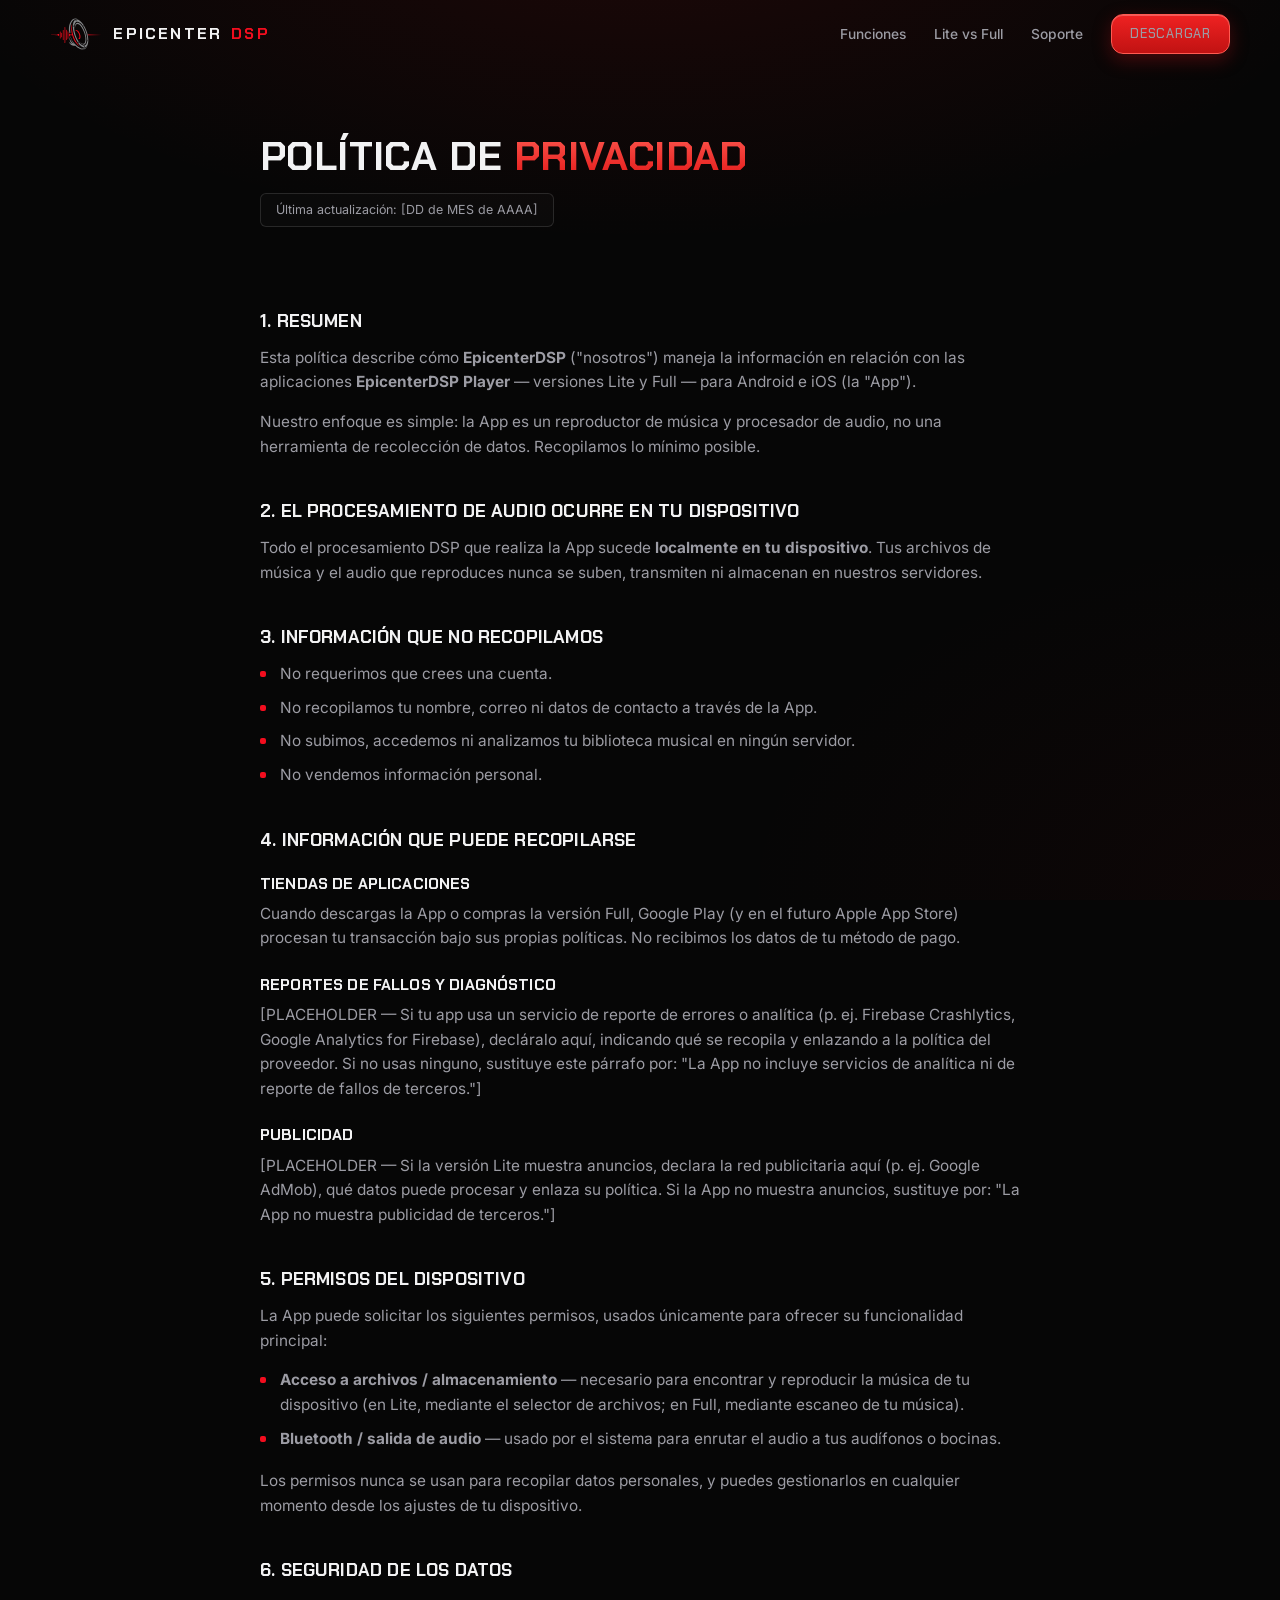
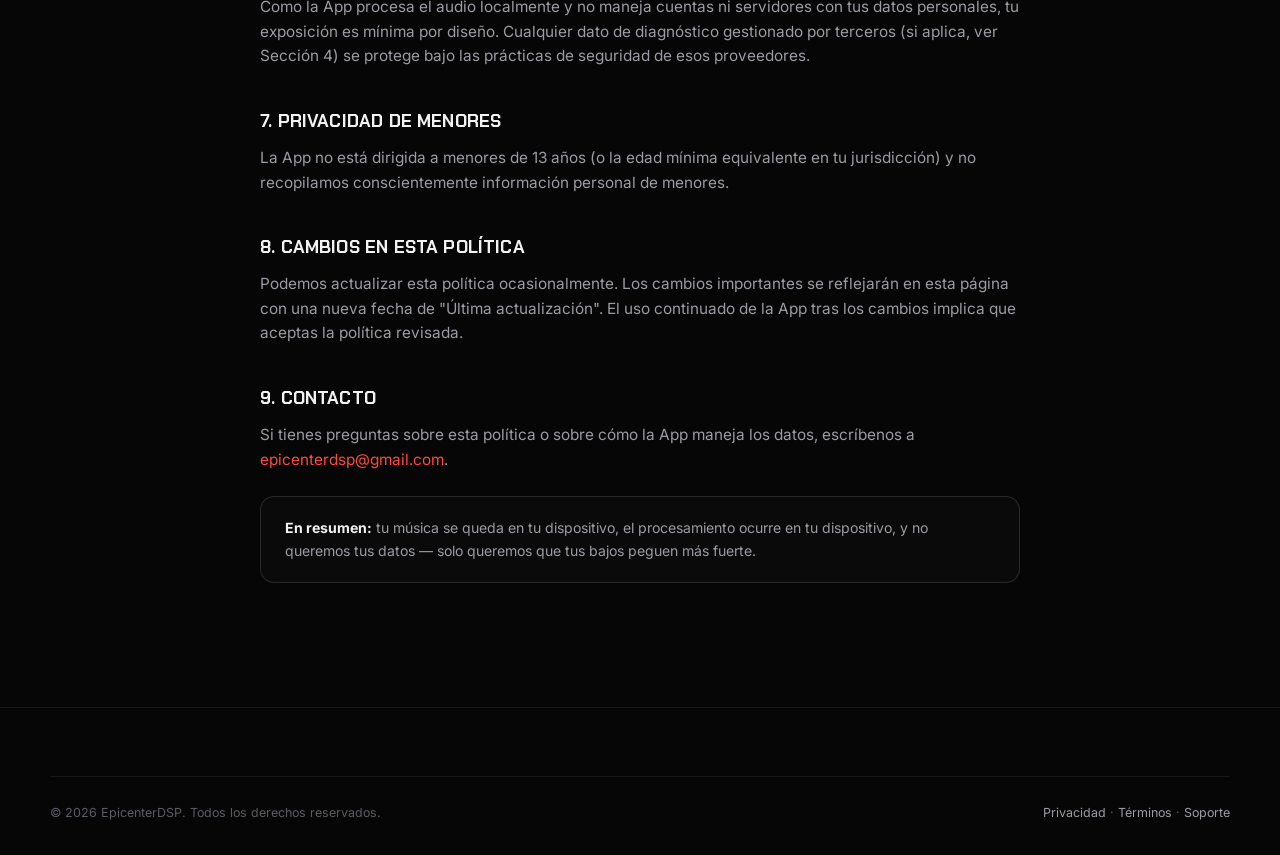
==== privacy/index.html @ 057fed04 "Sitio EpicenterDSP Player" ====
<!DOCTYPE html>
<html lang="es">
<head>
  <meta charset="UTF-8" />
  <meta name="viewport" content="width=device-width, initial-scale=1.0" />
  <title>Política de privacidad — EpicenterDSP Player</title>
  <meta name="description" content="Política de privacidad de EpicenterDSP Player, el reproductor con restauración de bajos para Android e iOS." />
  <link rel="icon" type="image/svg+xml" href="../assets/favicon.svg" />
  <link rel="preconnect" href="https://fonts.googleapis.com" />
  <link rel="preconnect" href="https://fonts.gstatic.com" crossorigin />
  <link href="https://fonts.googleapis.com/css2?family=Chakra+Petch:wght@500;600;700&family=Inter:wght@400;500;600&display=swap" rel="stylesheet" />
  <link rel="stylesheet" href="../css/styles.css" />
</head>
<body>
  <div class="bg-fx" aria-hidden="true"></div>

  <header class="nav scrolled" id="nav">
    <div class="wrap nav-inner">
      <a href="../" class="brand" aria-label="EpicenterDSP Player — inicio">
        <img class="brand-mark" src="../assets/mark.svg" alt="EpicenterDSP Player" />
        <span class="brand-word">EPICENTER <em>DSP</em></span>
      </a>
      <nav class="nav-links" aria-label="Navegación principal">
        <a href="../#features">Funciones</a>
        <a href="../#versions">Lite vs Full</a>
        <a href="../support/">Soporte</a>
        <a href="../#download" class="btn">Descargar</a>
      </nav>
      <button class="nav-burger" aria-label="Abrir menú" aria-expanded="false">
        <span></span><span></span><span></span>
      </button>
    </div>
  </header>

  <main class="doc-page">
    <div class="wrap">
      <article class="doc">
        <h1>Política de <span class="grad-txt">privacidad</span></h1>
        <!-- PLACEHOLDER: fecha real de entrada en vigor -->
        <p class="doc-meta">Última actualización: [DD de MES de AAAA]</p>

        <!-- ============================================================
             IMPORTANTE — ESTO ES UNA PLANTILLA.
             Revisa cada sección y adáptala a lo que tu app realmente hace
             (analítica, anuncios, SDKs, permisos) antes de publicar.
             Si tu app usa anuncios o analítica, DEBES declarar los
             proveedores aquí (p. ej. AdMob, Firebase).
             ============================================================ -->

        <h2>1. Resumen</h2>
        <p>Esta política describe cómo <strong data-dev-name>EpicenterDSP</strong> ("nosotros") maneja la información en relación con las aplicaciones <strong>EpicenterDSP Player</strong> — versiones Lite y Full — para Android e iOS (la "App").</p>
        <p>Nuestro enfoque es simple: la App es un reproductor de música y procesador de audio, no una herramienta de recolección de datos. Recopilamos lo mínimo posible.</p>

        <h2>2. El procesamiento de audio ocurre en tu dispositivo</h2>
        <p>Todo el procesamiento DSP que realiza la App sucede <strong>localmente en tu dispositivo</strong>. Tus archivos de música y el audio que reproduces nunca se suben, transmiten ni almacenan en nuestros servidores.</p>

        <h2>3. Información que NO recopilamos</h2>
        <ul>
          <li>No requerimos que crees una cuenta.</li>
          <li>No recopilamos tu nombre, correo ni datos de contacto a través de la App.</li>
          <li>No subimos, accedemos ni analizamos tu biblioteca musical en ningún servidor.</li>
          <li>No vendemos información personal.</li>
        </ul>

        <h2>4. Información que puede recopilarse</h2>
        <!-- PLACEHOLDER: conserva solo los bloques que apliquen a tu app. -->
        <h3>Tiendas de aplicaciones</h3>
        <p>Cuando descargas la App o compras la versión Full, Google Play (y en el futuro Apple App Store) procesan tu transacción bajo sus propias políticas. No recibimos los datos de tu método de pago.</p>
        <h3>Reportes de fallos y diagnóstico</h3>
        <p>[PLACEHOLDER — Si tu app usa un servicio de reporte de errores o analítica (p. ej. Firebase Crashlytics, Google Analytics for Firebase), decláralo aquí, indicando qué se recopila y enlazando a la política del proveedor. Si no usas ninguno, sustituye este párrafo por: "La App no incluye servicios de analítica ni de reporte de fallos de terceros."]</p>
        <h3>Publicidad</h3>
        <p>[PLACEHOLDER — Si la versión Lite muestra anuncios, declara la red publicitaria aquí (p. ej. Google AdMob), qué datos puede procesar y enlaza su política. Si la App no muestra anuncios, sustituye por: "La App no muestra publicidad de terceros."]</p>

        <h2>5. Permisos del dispositivo</h2>
        <p>La App puede solicitar los siguientes permisos, usados únicamente para ofrecer su funcionalidad principal:</p>
        <ul>
          <li><strong>Acceso a archivos / almacenamiento</strong> — necesario para encontrar y reproducir la música de tu dispositivo (en Lite, mediante el selector de archivos; en Full, mediante escaneo de tu música).</li>
          <li><strong>Bluetooth / salida de audio</strong> — usado por el sistema para enrutar el audio a tus audífonos o bocinas.</li>
        </ul>
        <p>Los permisos nunca se usan para recopilar datos personales, y puedes gestionarlos en cualquier momento desde los ajustes de tu dispositivo.</p>

        <h2>6. Seguridad de los datos</h2>
        <p>Como la App procesa el audio localmente y no maneja cuentas ni servidores con tus datos personales, tu exposición es mínima por diseño. Cualquier dato de diagnóstico gestionado por terceros (si aplica, ver Sección 4) se protege bajo las prácticas de seguridad de esos proveedores.</p>

        <h2>7. Privacidad de menores</h2>
        <p>La App no está dirigida a menores de 13 años (o la edad mínima equivalente en tu jurisdicción) y no recopilamos conscientemente información personal de menores.</p>

        <h2>8. Cambios en esta política</h2>
        <p>Podemos actualizar esta política ocasionalmente. Los cambios importantes se reflejarán en esta página con una nueva fecha de "Última actualización". El uso continuado de la App tras los cambios implica que aceptas la política revisada.</p>

        <h2>9. Contacto</h2>
        <p>Si tienes preguntas sobre esta política o sobre cómo la App maneja los datos, escríbenos a <a data-email data-email-text href="mailto:epicenterdsp@gmail.com">epicenterdsp@gmail.com</a>.</p>

        <div class="callout info">
          <p><strong>En resumen:</strong> tu música se queda en tu dispositivo, el procesamiento ocurre en tu dispositivo, y no queremos tus datos — solo queremos que tus bajos peguen más fuerte.</p>
        </div>
      </article>
    </div>
  </main>

  <footer>
    <div class="wrap">
      <div class="footer-bottom">
        <p>© <span data-year>2026</span> <span data-dev-name>EpicenterDSP</span>. Todos los derechos reservados.</p>
        <p><a href="../privacy/" style="color: var(--muted);">Privacidad</a> · <a href="../terms/" style="color: var(--muted);">Términos</a> · <a href="../support/" style="color: var(--muted);">Soporte</a></p>
      </div>
    </div>
  </footer>

  <script src="../js/config.js" defer></script>
  <script src="../js/main.js" defer></script>
</body>
</html>
---- css/styles.css ----
/* ============================================================
   EpicenterDSP Player — Official Site
   Premium "pro-audio hardware" system — matte black + signal red
   Inspired by classic car-audio bass-restoration processors.
   ============================================================ */

:root {
  --bg: #060606;
  --bg-2: #0b0b0c;
  --panel-top: #17171a;
  --panel-bot: #0d0d0f;
  --line: rgba(255, 255, 255, 0.07);
  --line-2: rgba(255, 255, 255, 0.12);
  --hair: rgba(255, 255, 255, 0.05);

  --txt: #f2f2f3;
  --muted: #9c9ca4;
  --dim: #5c5c64;
  --faint: #35353b;

  --red: #f20d1e;
  --red-hi: #ff4a3d;
  --red-deep: #a80812;
  --amber: #d9a441;

  --font-display: "Chakra Petch", system-ui, sans-serif;
  --font-body: "Inter", system-ui, sans-serif;
  --font-mono: "Chakra Petch", ui-monospace, monospace;

  --r: 14px;
  --r-lg: 20px;
  --nav-h: 68px;
  --shadow: 0 24px 60px rgba(0, 0, 0, 0.5);
}

*, *::before, *::after { box-sizing: border-box; margin: 0; padding: 0; }

html {
  scroll-behavior: smooth;
  scroll-padding-top: calc(var(--nav-h) + 20px);
  -webkit-text-size-adjust: 100%;
}
body {
  font-family: var(--font-body);
  background: var(--bg);
  color: var(--txt);
  line-height: 1.6;
  overflow-x: hidden;
  -webkit-font-smoothing: antialiased;
}
body.preloading { overflow: hidden; }

img, svg, canvas { display: block; max-width: 100%; }
a { color: inherit; text-decoration: none; }
button { font: inherit; color: inherit; background: none; border: none; cursor: pointer; }
ul { list-style: none; }
::selection { background: rgba(225, 21, 21, 0.4); color: #fff; }

h1, h2, h3, h4 {
  font-family: var(--font-display);
  font-weight: 700;
  line-height: 1.12;
  letter-spacing: 0.01em;
  text-transform: uppercase;
}

/* ---------- Ambient ---------- */
.bg-fx {
  position: fixed;
  inset: 0;
  z-index: -2;
  pointer-events: none;
  background:
    radial-gradient(1200px 520px at 50% -8%, rgba(225, 21, 21, 0.10), transparent 60%),
    radial-gradient(900px 600px at 100% 100%, rgba(143, 13, 16, 0.06), transparent 60%),
    var(--bg);
}

/* ============================================================
   PRELOADER — power-on sequence
   ============================================================ */
.preloader {
  position: fixed;
  inset: 0;
  z-index: 1000;
  background: #050505;
  display: grid;
  place-items: center;
  transition: opacity 0.7s ease 0.15s, visibility 0.7s 0.15s;
}
.preloader.done { opacity: 0; visibility: hidden; }
.pre-core {
  display: flex;
  flex-direction: column;
  align-items: center;
  gap: 34px;
  transition: transform 0.9s cubic-bezier(0.2, 0.8, 0.2, 1), opacity 0.7s ease;
}
.preloader.done .pre-core { transform: scale(1.03); opacity: 0; }

/* breathing logo (assets/logo.svg) — calm, minimal */
.pre-logo {
  width: 214px; height: auto;
  animation: breathe 2.8s ease-in-out infinite;
  will-change: transform, opacity, filter;
}
@keyframes breathe {
  0%, 100% { transform: scale(0.965); opacity: 0.68; filter: drop-shadow(0 0 0 rgba(242, 13, 30, 0)); }
  50% { transform: scale(1.035); opacity: 1; filter: drop-shadow(0 0 34px rgba(242, 13, 30, 0.38)); }
}
.pre-bar {
  width: 172px; height: 2px;
  border-radius: 2px;
  background: rgba(255, 255, 255, 0.07);
  overflow: hidden;
}
.pre-bar i {
  display: block; height: 100%; width: 0;
  background: linear-gradient(90deg, transparent, var(--red));
  animation: preFill 2.6s cubic-bezier(0.3, 0.4, 0.2, 1) forwards;
}
.preloader.quick .pre-bar i { animation-duration: 0.4s; }
@keyframes preFill { to { width: 100%; } }

/* ---------- Reusable knob glyph (brand device) ---------- */
.knob {
  position: relative;
  border-radius: 50%;
  background:
    radial-gradient(circle at 38% 30%, #2a2a2e, #141416 52%, #060608);
  border: 1px solid #2c2c31;
  box-shadow: inset 0 1px 2px rgba(255, 255, 255, 0.08), inset 0 -6px 14px rgba(0, 0, 0, 0.6);
}
.knob::after {
  content: "";
  position: absolute;
  left: 50%; top: 12%;
  width: 3px; height: 30%;
  background: var(--red);
  border-radius: 3px;
  transform: translateX(-50%);
  box-shadow: 0 0 8px rgba(225, 21, 21, 0.8);
}
.knob-arc {
  position: absolute; inset: -8px;
  border-radius: 50%;
  background: conic-gradient(from 215deg, var(--red) 0deg, var(--red) 250deg, transparent 250deg);
  -webkit-mask: radial-gradient(farthest-side, transparent calc(100% - 4px), #000 calc(100% - 4px));
  mask: radial-gradient(farthest-side, transparent calc(100% - 4px), #000 calc(100% - 4px));
  filter: drop-shadow(0 0 5px rgba(225, 21, 21, 0.5));
}

/* ---------- Layout ---------- */
.wrap { width: min(1180px, calc(100% - 48px)); margin-inline: auto; }
section { position: relative; padding: 116px 0; }
.divider { height: 1px; background: var(--line); }

.eyebrow {
  display: inline-flex;
  align-items: center;
  gap: 12px;
  font-family: var(--font-display);
  font-size: 0.72rem;
  font-weight: 600;
  letter-spacing: 0.26em;
  text-transform: uppercase;
  color: var(--red);
  margin-bottom: 20px;
}
.eyebrow .idx { color: var(--faint); }
.eyebrow::before { content: ""; width: 30px; height: 1px; background: var(--red); opacity: 0.6; }

.sec-head { max-width: 700px; margin-bottom: 60px; }
.sec-head.center { margin-inline: auto; text-align: center; }
.sec-head.center .eyebrow { justify-content: center; }
.sec-head h2 {
  font-size: clamp(1.75rem, 3.6vw, 2.55rem);
  margin-bottom: 18px;
}
.sec-head p { color: var(--muted); font-size: 1.05rem; max-width: 620px; }
.sec-head.center p { margin-inline: auto; }

.red { color: var(--red-hi); }
.grad-txt {
  background: linear-gradient(180deg, #ff5b52, #e11515);
  -webkit-background-clip: text;
  background-clip: text;
  color: transparent;
}

/* ---------- Buttons ---------- */
.btn {
  display: inline-flex;
  align-items: center;
  justify-content: center;
  gap: 10px;
  padding: 14px 26px;
  border-radius: 12px;
  font-family: var(--font-display);
  font-weight: 600;
  font-size: 0.9rem;
  letter-spacing: 0.06em;
  text-transform: uppercase;
  background: linear-gradient(180deg, #ef2222, #c11212);
  color: #fff;
  border: 1px solid #ff5b52;
  box-shadow: 0 6px 18px rgba(180, 14, 20, 0.35), inset 0 1px 0 rgba(255, 255, 255, 0.25);
  transition: transform 0.25s ease, box-shadow 0.25s ease, filter 0.25s ease;
}
.btn:hover { transform: translateY(-2px); box-shadow: 0 12px 28px rgba(200, 16, 22, 0.45), inset 0 1px 0 rgba(255, 255, 255, 0.3); filter: brightness(1.05); }
.btn:active { transform: translateY(0); }

.btn-ghost {
  display: inline-flex;
  align-items: center;
  justify-content: center;
  gap: 10px;
  padding: 14px 26px;
  border-radius: 12px;
  font-family: var(--font-display);
  font-weight: 600;
  font-size: 0.9rem;
  letter-spacing: 0.06em;
  text-transform: uppercase;
  color: var(--txt);
  border: 1px solid var(--line-2);
  background: linear-gradient(180deg, rgba(255, 255, 255, 0.04), rgba(255, 255, 255, 0.01));
  transition: border-color 0.25s ease, transform 0.25s ease, background 0.25s ease;
}
.btn-ghost:hover { border-color: rgba(225, 21, 21, 0.55); transform: translateY(-2px); }

/* Store badges */
.store-btns { display: flex; flex-wrap: wrap; gap: 12px; }
.store-btn {
  display: inline-flex;
  align-items: center;
  gap: 12px;
  padding: 10px 20px 10px 16px;
  border-radius: 12px;
  background: linear-gradient(180deg, #141416, #0c0c0e);
  border: 1px solid var(--line-2);
  transition: transform 0.25s ease, border-color 0.25s ease;
}
.store-btn svg { width: 24px; height: 24px; fill: var(--txt); flex-shrink: 0; }
.store-btn .st { display: flex; flex-direction: column; line-height: 1.2; text-align: left; }
.store-btn .st small {
  font-family: var(--font-display);
  font-size: 0.58rem; font-weight: 600;
  color: var(--muted); letter-spacing: 0.12em; text-transform: uppercase;
}
.store-btn .st strong { font-family: var(--font-display); font-size: 0.98rem; font-weight: 600; }
.store-btn:hover { transform: translateY(-2px); border-color: rgba(225, 21, 21, 0.5); }
.store-btn.primary {
  border-color: rgba(225, 21, 21, 0.5);
  background: linear-gradient(180deg, rgba(225, 21, 21, 0.16), #0c0c0e 70%);
}
.store-btn.primary .st small { color: var(--red-hi); }
.store-btn.soon, .btn-ghost.soon { opacity: 0.5; cursor: default; pointer-events: none; }

/* ============================================================
   NAV
   ============================================================ */
.nav {
  position: fixed; top: 0; left: 0; right: 0; z-index: 100;
  height: var(--nav-h);
  border-bottom: 1px solid transparent;
  transition: background 0.4s ease, border-color 0.4s ease, backdrop-filter 0.4s ease;
}
.nav.scrolled {
  background: rgba(6, 6, 6, 0.8);
  backdrop-filter: blur(16px);
  -webkit-backdrop-filter: blur(16px);
  border-bottom-color: var(--line);
}
.nav-inner { height: var(--nav-h); display: flex; align-items: center; justify-content: space-between; gap: 24px; }
.brand { display: inline-flex; align-items: center; gap: 11px; }
.brand .brand-mark { height: 32px; width: auto; }
.brand-word {
  display: inline-flex; align-items: center; gap: 9px;
  font-family: var(--font-display); font-weight: 700; font-size: 0.98rem;
  letter-spacing: 0.14em; text-transform: uppercase;
}
.brand-word em { font-style: normal; color: var(--red); }
.brand-word .knob-glyph {
  width: 20px; height: 20px; border-radius: 50%;
  background: radial-gradient(circle at 38% 30%, #2a2a2e, #101012 60%);
  border: 1px solid #333;
  position: relative;
}
.brand-word .knob-glyph::after {
  content: ""; position: absolute; left: 50%; top: 2px;
  width: 2px; height: 7px; background: var(--red); border-radius: 2px; transform: translateX(-50%);
}

.nav-links { display: flex; align-items: center; gap: 28px; }
.nav-links a { font-size: 0.86rem; font-weight: 500; color: var(--muted); transition: color 0.25s ease; position: relative; }
.nav-links a:not(.btn):hover { color: var(--txt); }
.nav-links a:not(.btn)::after {
  content: ""; position: absolute; left: 0; bottom: -6px; width: 0; height: 2px;
  background: var(--red); transition: width 0.3s ease;
}
.nav-links a:not(.btn):hover::after { width: 100%; }
.nav-links .btn { padding: 9px 18px; font-size: 0.8rem; }

.nav-burger { display: none; flex-direction: column; gap: 5px; padding: 8px; }
.nav-burger span { width: 22px; height: 2px; border-radius: 2px; background: var(--txt); transition: transform 0.3s ease, opacity 0.3s ease; }
.nav.open .nav-burger span:nth-child(1) { transform: translateY(7px) rotate(45deg); }
.nav.open .nav-burger span:nth-child(2) { opacity: 0; }
.nav.open .nav-burger span:nth-child(3) { transform: translateY(-7px) rotate(-45deg); }

/* ============================================================
   HERO
   ============================================================ */
.hero { min-height: 100svh; display: flex; align-items: center; padding: calc(var(--nav-h) + 60px) 0 60px; }
.hero-grid { display: grid; grid-template-columns: 1.02fr 0.98fr; align-items: center; gap: 64px; }

.hero-badge {
  display: inline-flex; align-items: center; gap: 9px;
  padding: 6px 14px; border-radius: 6px;
  border: 1px solid var(--line-2);
  background: rgba(255, 255, 255, 0.02);
  font-family: var(--font-display); font-size: 0.68rem; font-weight: 600;
  letter-spacing: 0.2em; text-transform: uppercase; color: var(--muted);
  margin-bottom: 26px;
}
.hero-badge .dot { width: 6px; height: 6px; border-radius: 50%; background: var(--red); box-shadow: 0 0 0 0 rgba(225, 21, 21, 0.6); animation: dotPulse 2s infinite; }
@keyframes dotPulse { 0% { box-shadow: 0 0 0 0 rgba(225, 21, 21, 0.55); } 70% { box-shadow: 0 0 0 8px rgba(225, 21, 21, 0); } 100% { box-shadow: 0 0 0 0 rgba(225, 21, 21, 0); } }

.hero h1 { font-size: clamp(2.3rem, 5vw, 3.7rem); font-weight: 700; margin-bottom: 22px; }
.hero-lead { color: var(--muted); font-size: 1.08rem; max-width: 520px; margin-bottom: 32px; }
.hero-note { margin-top: 18px; font-size: 0.86rem; color: var(--dim); }
.hero-note strong { color: var(--muted); font-weight: 600; }

/* Hi-Res Audio trust badge */
.hires-row { display: flex; align-items: center; gap: 14px; margin-top: 26px; }
.hires-badge { height: 40px; width: auto; flex-shrink: 0; }
.hires-row span { font-size: 0.78rem; color: var(--dim); max-width: 260px; line-height: 1.4; }

/* spec list under hero */
.spec-list { display: flex; gap: 26px; margin-top: 34px; flex-wrap: wrap; }
.spec-list li { display: flex; flex-direction: column; }
.spec-list .v { font-family: var(--font-display); font-weight: 700; font-size: 1.3rem; color: var(--txt); }
.spec-list .v em { font-style: normal; color: var(--red); }
.spec-list .k { font-size: 0.68rem; letter-spacing: 0.14em; text-transform: uppercase; color: var(--dim); margin-top: 2px; }

/* ---------- Phone (holds REAL screenshot) ---------- */
.hero-visual { display: flex; justify-content: center; perspective: 1200px; }
.phone { position: relative; transform-style: preserve-3d; transition: transform 0.3s ease-out; animation: float 7s ease-in-out infinite; }
@keyframes float { 0%, 100% { translate: 0 0; } 50% { translate: 0 -12px; } }
.phone-glow { position: absolute; inset: 6% -14%; z-index: -1; background: radial-gradient(58% 52% at 50% 52%, rgba(225, 21, 21, 0.24), transparent 72%); filter: blur(34px); }
.phone-frame {
  width: 300px; border-radius: 42px; padding: 9px;
  background: linear-gradient(155deg, #2a2a2d, #0c0c0e 42%, #1c1c1f);
  border: 1px solid rgba(255, 255, 255, 0.12);
  box-shadow: 0 44px 90px rgba(0, 0, 0, 0.72), inset 0 0 0 1px rgba(0, 0, 0, 0.8);
}
.phone-screen {
  position: relative; border-radius: 34px; overflow: hidden;
  aspect-ratio: 9 / 19.3; background: #0a0a0b;
}
.phone-notch { position: absolute; top: 11px; left: 50%; transform: translateX(-50%); width: 84px; height: 22px; border-radius: 100px; background: #050505; z-index: 6; }

/* ---------- Honest image slot (no fake app art) ---------- */
.slot { position: absolute; inset: 0; z-index: 2; }
.slot img { width: 100%; height: 100%; object-fit: cover; display: block; }
.slot-ph {
  position: absolute; inset: 0; z-index: 1;
  display: flex; flex-direction: column; align-items: center; justify-content: center; gap: 14px;
  background:
    linear-gradient(180deg, #101012, #0a0a0b),
    repeating-linear-gradient(0deg, transparent 0 22px, rgba(255,255,255,0.012) 22px 23px);
  color: var(--dim); text-align: center; padding: 24px;
}
.slot-ph .knob { width: 58px; height: 58px; }
.slot-ph .knob-arc { inset: -8px; }
.slot-ph b { font-family: var(--font-mono); font-size: 0.82rem; color: var(--muted); letter-spacing: 0.04em; }
.slot-ph small { font-size: 0.68rem; letter-spacing: 0.08em; text-transform: uppercase; }

/* ============================================================
   SPEC BAR (replaces generic marquee)
   ============================================================ */
.specbar { border-block: 1px solid var(--line); background: rgba(255, 255, 255, 0.012); }
.specbar-grid { display: grid; grid-template-columns: repeat(5, 1fr); }
.specbar-grid div { padding: 26px 20px; text-align: center; border-left: 1px solid var(--line); }
.specbar-grid div:first-child { border-left: none; }
.specbar-grid .v { font-family: var(--font-display); font-weight: 700; font-size: 1.15rem; }
.specbar-grid .v em { font-style: normal; color: var(--red); }
.specbar-grid .k { font-size: 0.64rem; letter-spacing: 0.16em; text-transform: uppercase; color: var(--dim); margin-top: 4px; }

/* ============================================================
   PANEL / faceplate card base
   ============================================================ */
.panel {
  position: relative;
  background: linear-gradient(180deg, var(--panel-top), var(--panel-bot));
  border: 1px solid var(--line);
  border-radius: var(--r-lg);
  box-shadow: inset 0 1px 0 rgba(255, 255, 255, 0.04);
}

/* ============================================================
   HERITAGE (physical Epicenter homage)
   ============================================================ */
.heritage { background: linear-gradient(180deg, transparent, rgba(143, 13, 16, 0.05)); }
.heritage-grid { display: grid; grid-template-columns: 0.9fr 1.1fr; gap: 60px; align-items: center; }

/* rack faceplate motif — decorative brand art */
.rack {
  position: relative;
  padding: 34px 30px;
  border-radius: 16px;
  background: linear-gradient(180deg, #17171a, #0c0c0e);
  border: 1px solid var(--line-2);
  box-shadow: var(--shadow), inset 0 1px 0 rgba(255, 255, 255, 0.05);
}
.rack::before, .rack::after {
  content: ""; position: absolute; top: 14px; width: 8px; height: 8px; border-radius: 50%;
  background: radial-gradient(circle at 35% 30%, #55555c, #17171a);
  box-shadow: inset 0 0 3px #000;
}
.rack::before { left: 14px; } .rack::after { right: 14px; }
.rack-top { display: flex; align-items: center; justify-content: space-between; margin: 6px 6px 24px; }
.rack-brand { font-family: var(--font-display); font-weight: 700; letter-spacing: 0.14em; font-size: 0.9rem; }
.rack-brand em { font-style: normal; color: var(--red); }
.rack-model { font-family: var(--font-mono); font-size: 0.6rem; letter-spacing: 0.2em; color: var(--dim); text-transform: uppercase; }
.rack-body { display: flex; align-items: center; gap: 28px; }
.rack-knob { position: relative; width: 128px; height: 128px; flex-shrink: 0; }
.rack-knob .knob { width: 100%; height: 100%; }
.rack-knob .knob::after { height: 34%; }
.rack-ticks { position: absolute; inset: -12px; }
.rack-ticks span {
  position: absolute; top: 50%; left: 50%; width: 2px; height: 7px;
  background: var(--faint); transform-origin: 50% 76px;
}
.rack-ticks span.on { background: var(--red); box-shadow: 0 0 5px rgba(225, 21, 21, 0.6); }
.rack-readout { display: flex; flex-direction: column; gap: 10px; flex: 1; }
.rack-readout .big { font-family: var(--font-display); font-weight: 700; font-size: 2.4rem; letter-spacing: 0.04em; }
.rack-readout .lbl { font-family: var(--font-mono); font-size: 0.62rem; letter-spacing: 0.24em; text-transform: uppercase; color: var(--muted); }
.rack-leds { display: flex; gap: 5px; margin-top: 4px; }
.rack-leds i { width: 14px; height: 5px; border-radius: 2px; background: var(--faint); }
.rack-leds i.on { background: var(--red); box-shadow: 0 0 6px rgba(225, 21, 21, 0.7); }
.rack-slots { display: flex; gap: 8px; margin: 22px 6px 0; }
.rack-slots i { flex: 1; height: 4px; border-radius: 2px; background: rgba(255, 255, 255, 0.06); }
.rack-slots i:nth-child(-n+3) { background: var(--red); opacity: 0.8; }

.heritage-copy h2 { font-size: clamp(1.7rem, 3.4vw, 2.4rem); margin-bottom: 20px; }
.heritage-copy p { color: var(--muted); margin-bottom: 18px; font-size: 1.02rem; }
.heritage-copy .pull { color: var(--txt); font-weight: 500; }

/* ============================================================
   FEATURES
   ============================================================ */
.features-grid { display: grid; grid-template-columns: repeat(3, 1fr); gap: 1px; background: var(--line); border: 1px solid var(--line); border-radius: var(--r-lg); overflow: hidden; }
.feature {
  position: relative; padding: 40px 34px;
  background: var(--bg);
  transition: background 0.3s ease;
}
.feature:hover { background: #0e0e10; }
.feature .fnum { font-family: var(--font-mono); font-size: 0.68rem; letter-spacing: 0.14em; color: var(--faint); margin-bottom: 20px; display: block; }
.feature .ficon { width: 42px; height: 42px; margin-bottom: 20px; display: grid; place-items: center; border: 1px solid var(--line-2); border-radius: 10px; }
.feature .ficon svg { width: 22px; height: 22px; stroke: var(--red); fill: none; stroke-width: 1.7; stroke-linecap: round; stroke-linejoin: round; }
.feature h3 { font-size: 1rem; margin-bottom: 10px; display: flex; align-items: center; gap: 8px; flex-wrap: wrap; }
.feature p { color: var(--muted); font-size: 0.9rem; }
.tag-full {
  font-family: var(--font-display); font-size: 0.56rem; font-weight: 700; letter-spacing: 0.12em;
  color: var(--red); border: 1px solid rgba(225, 21, 21, 0.4); background: rgba(225, 21, 21, 0.07);
  padding: 2px 8px; border-radius: 4px;
}

/* ============================================================
   LITE VS FULL
   ============================================================ */
.versions-grid { display: grid; grid-template-columns: 1fr 1fr; gap: 24px; margin-bottom: 64px; }
.vcard { position: relative; padding: 42px 38px; border-radius: var(--r-lg); border: 1px solid var(--line); background: linear-gradient(180deg, var(--panel-top), var(--panel-bot)); display: flex; flex-direction: column; }
.vcard.full { border-color: rgba(225, 21, 21, 0.45); box-shadow: 0 0 0 1px rgba(225, 21, 21, 0.15), 0 30px 60px rgba(0, 0, 0, 0.4); }
.vflag { position: absolute; top: -12px; right: 30px; padding: 5px 14px; border-radius: 6px; background: linear-gradient(180deg, #ef2222, #c11212); color: #fff; font-family: var(--font-display); font-size: 0.64rem; font-weight: 700; letter-spacing: 0.14em; text-transform: uppercase; }
.vtier { font-family: var(--font-display); font-size: 0.72rem; font-weight: 700; letter-spacing: 0.2em; text-transform: uppercase; color: var(--muted); margin-bottom: 10px; }
.vcard.full .vtier { color: var(--red); }
.vcard h3 { font-size: 1.4rem; margin-bottom: 6px; }
.vprice { font-family: var(--font-display); font-size: 0.86rem; color: var(--dim); margin-bottom: 22px; }
.vlist { display: flex; flex-direction: column; gap: 12px; margin-bottom: 32px; }
.vlist li { display: flex; gap: 12px; align-items: flex-start; font-size: 0.92rem; color: var(--muted); }
.vlist li::before {
  content: ""; flex-shrink: 0; width: 17px; height: 17px; margin-top: 3px; border-radius: 4px;
  background: url("data:image/svg+xml,%3Csvg xmlns='http://www.w3.org/2000/svg' viewBox='0 0 24 24' fill='none' stroke='%23e11515' stroke-width='3' stroke-linecap='round' stroke-linejoin='round'%3E%3Cpath d='M5 13l4 4L19 7'/%3E%3C/svg%3E") center / 11px no-repeat, rgba(225, 21, 21, 0.08);
  border: 1px solid rgba(225, 21, 21, 0.3);
}
.vlist li.muted::before {
  background: rgba(255,255,255,0.03);
  border-color: var(--line-2);
}
.vcard .btn, .vcard .btn-ghost { margin-top: auto; justify-content: center; }

/* comparison table */
.table-wrap { border: 1px solid var(--line); border-radius: var(--r-lg); overflow: hidden; }
.cmp { width: 100%; border-collapse: collapse; min-width: 640px; }
.cmp th, .cmp td { padding: 17px 24px; text-align: left; border-bottom: 1px solid var(--line); font-size: 0.92rem; }
.cmp thead th { font-family: var(--font-display); font-size: 0.74rem; font-weight: 700; letter-spacing: 0.16em; text-transform: uppercase; color: var(--muted); background: rgba(255, 255, 255, 0.02); }
.cmp thead th:nth-child(2), .cmp td:nth-child(2) { text-align: center; width: 22%; }
.cmp thead th:nth-child(3), .cmp td:nth-child(3) { text-align: center; width: 25%; }
.cmp thead th:nth-child(3) { color: var(--red); }
.cmp td:nth-child(3) { background: rgba(225, 21, 21, 0.04); }
.cmp tbody tr:hover { background: rgba(255, 255, 255, 0.02); }
.cmp tbody tr:last-child td { border-bottom: none; }
.cmp td:first-child { color: var(--txt); font-weight: 500; }
.cmp .sub { display: block; font-size: 0.76rem; color: var(--dim); font-weight: 400; margin-top: 2px; }
.m-yes { display: inline-grid; place-items: center; width: 22px; height: 22px; border-radius: 5px; background: rgba(225, 21, 21, 0.1); border: 1px solid rgba(225, 21, 21, 0.35); color: var(--red-hi); font-size: 0.7rem; font-weight: 700; }
.m-no { color: var(--faint); font-weight: 600; }
.m-part { display: inline-block; padding: 3px 11px; border-radius: 5px; font-family: var(--font-display); font-size: 0.7rem; font-weight: 600; color: var(--muted); background: rgba(255, 255, 255, 0.04); border: 1px solid var(--line-2); white-space: nowrap; }
.m-full { display: inline-block; padding: 3px 11px; border-radius: 5px; font-family: var(--font-display); font-size: 0.7rem; font-weight: 600; color: var(--red-hi); background: rgba(225, 21, 21, 0.08); border: 1px solid rgba(225, 21, 21, 0.32); white-space: nowrap; }
.table-note { margin-top: 16px; font-size: 0.8rem; color: var(--dim); text-align: center; }

/* ============================================================
   HOW IT WORKS
   ============================================================ */
.steps { display: grid; grid-template-columns: repeat(4, 1fr); gap: 20px; }
.step { padding: 30px 26px; border-radius: var(--r); border: 1px solid var(--line); background: linear-gradient(180deg, var(--panel-top), var(--panel-bot)); }
.step .snum { font-family: var(--font-mono); font-size: 0.72rem; letter-spacing: 0.1em; color: var(--red); margin-bottom: 16px; display: block; }
.step h3 { font-size: 0.98rem; margin-bottom: 10px; }
.step p { color: var(--muted); font-size: 0.88rem; }
.honest { margin-top: 40px; display: flex; gap: 18px; align-items: flex-start; padding: 26px 30px; border-radius: var(--r); border: 1px solid var(--line-2); background: rgba(255, 255, 255, 0.015); }
.honest svg { flex-shrink: 0; width: 24px; height: 24px; stroke: var(--red); fill: none; stroke-width: 1.7; margin-top: 2px; }
.honest h4 { font-size: 0.92rem; margin-bottom: 6px; }
.honest p { color: var(--muted); font-size: 0.9rem; }

/* ============================================================
   SCREENSHOTS — single gallery, real assets
   ============================================================ */
.shots { display: grid; grid-template-columns: repeat(3, 1fr); gap: 26px; max-width: 880px; margin-inline: auto; }
.shot {
  position: relative; border-radius: 26px; padding: 7px;
  background: linear-gradient(155deg, #262629, #0b0b0d 44%, #1b1b1e);
  border: 1px solid rgba(255, 255, 255, 0.1);
  box-shadow: 0 22px 50px rgba(0, 0, 0, 0.5);
  transition: transform 0.4s cubic-bezier(0.2, 0.8, 0.2, 1), box-shadow 0.4s ease;
}
.shot-inner { position: relative; border-radius: 20px; overflow: hidden; aspect-ratio: 9 / 19.5; background: #0a0a0b; }
.shot:hover { transform: translateY(-9px); box-shadow: 0 32px 64px rgba(0, 0, 0, 0.6), 0 0 30px rgba(225, 21, 21, 0.14); }
.shots .shot:nth-child(3n+2) { transform: translateY(28px); }
.shots .shot:nth-child(3n+2):hover { transform: translateY(18px); }
.shot .slot-ph .knob { width: 46px; height: 46px; }
.shot .slot-ph b { font-size: 0.74rem; }
.shot .slot-ph small { font-size: 0.6rem; }

/* ============================================================
   AUDIENCE
   ============================================================ */
.aud-grid { display: grid; grid-template-columns: repeat(3, 1fr); gap: 20px; }
.aud { padding: 28px 26px; border-radius: var(--r); border: 1px solid var(--line); background: var(--bg-2); display: flex; gap: 16px; align-items: flex-start; transition: border-color 0.3s ease, transform 0.3s ease; }
.aud:hover { border-color: rgba(225, 21, 21, 0.35); transform: translateY(-3px); }
.aud .aicon { flex-shrink: 0; width: 40px; height: 40px; border-radius: 10px; display: grid; place-items: center; border: 1px solid var(--line-2); }
.aud .aicon svg { width: 20px; height: 20px; stroke: var(--red); fill: none; stroke-width: 1.7; stroke-linecap: round; stroke-linejoin: round; }
.aud h3 { font-size: 0.92rem; margin-bottom: 4px; }
.aud p { color: var(--muted); font-size: 0.85rem; }

/* ============================================================
   CTA
   ============================================================ */
.cta { position: relative; padding: 84px 40px; border-radius: var(--r-lg); text-align: center; overflow: hidden; border: 1px solid rgba(225, 21, 21, 0.35); background: linear-gradient(180deg, #141012, #0a0809); }
.cta::before { content: ""; position: absolute; inset: -40% -10%; background: radial-gradient(40% 50% at 50% 30%, rgba(225, 21, 21, 0.16), transparent 70%); pointer-events: none; }
.cta h2 { position: relative; font-size: clamp(1.6rem, 3.4vw, 2.4rem); max-width: 680px; margin: 0 auto 16px; }
.cta p { position: relative; color: var(--muted); max-width: 540px; margin: 0 auto 34px; font-size: 1.02rem; }
.cta .store-btns { position: relative; justify-content: center; }
.cta .cta-sub { position: relative; margin-top: 20px; font-size: 0.84rem; color: var(--dim); }

/* ============================================================
   FAQ
   ============================================================ */
.faq-list { max-width: 800px; margin-inline: auto; display: flex; flex-direction: column; gap: 12px; }
.faq-item { border: 1px solid var(--line); border-radius: var(--r); background: var(--bg-2); overflow: hidden; transition: border-color 0.3s ease; }
.faq-item.open { border-color: rgba(225, 21, 21, 0.4); }
.faq-q { width: 100%; display: flex; justify-content: space-between; align-items: center; gap: 20px; padding: 22px 26px; text-align: left; font-family: var(--font-display); font-weight: 600; font-size: 0.96rem; }
.faq-q .fi { flex-shrink: 0; width: 26px; height: 26px; border-radius: 6px; border: 1px solid var(--line-2); display: grid; place-items: center; transition: transform 0.35s cubic-bezier(0.2, 0.8, 0.2, 1), background 0.3s ease, border-color 0.3s ease; }
.faq-q .fi::before { content: "+"; font-size: 1rem; color: var(--muted); line-height: 1; }
.faq-item.open .fi { transform: rotate(45deg); background: var(--red); border-color: transparent; }
.faq-item.open .fi::before { color: #fff; }
.faq-a { max-height: 0; overflow: hidden; transition: max-height 0.4s cubic-bezier(0.2, 0.8, 0.2, 1); }
.faq-a p { padding: 0 26px 22px; color: var(--muted); font-size: 0.92rem; }
.faq-a a { color: var(--red-hi); }

/* ============================================================
   FOOTER
   ============================================================ */
footer { border-top: 1px solid var(--line); padding: 68px 0 32px; }
.footer-grid { display: grid; grid-template-columns: 1.6fr 1fr 1fr 1fr; gap: 44px; margin-bottom: 50px; }
.footer-brand .brand-logo { width: 168px; height: auto; margin-bottom: 18px; }
.footer-brand p { color: var(--muted); font-size: 0.88rem; max-width: 300px; }
.footer-col h4 { font-size: 0.72rem; font-weight: 700; letter-spacing: 0.18em; color: var(--dim); margin-bottom: 18px; }
.footer-col ul { display: flex; flex-direction: column; gap: 11px; }
.footer-col a { font-size: 0.88rem; color: var(--muted); transition: color 0.25s ease; }
.footer-col a:hover { color: var(--red-hi); }
.footer-col .soon-tag { font-size: 0.7rem; color: var(--dim); border: 1px solid var(--line); border-radius: 100px; padding: 1px 8px; margin-left: 6px; }
.footer-bottom { border-top: 1px solid var(--line); padding-top: 26px; display: flex; justify-content: space-between; align-items: center; gap: 18px; flex-wrap: wrap; }
.footer-bottom p { font-size: 0.78rem; color: var(--dim); }
.footer-bottom .tm { font-size: 0.7rem; max-width: 520px; }

/* ============================================================
   SUBPAGES
   ============================================================ */
.doc-page { padding: calc(var(--nav-h) + 66px) 0 100px; min-height: 80vh; }
.doc { max-width: 760px; margin-inline: auto; }
.doc h1 { font-size: clamp(1.8rem, 4vw, 2.5rem); margin-bottom: 14px; }
.doc .doc-meta { display: inline-block; padding: 6px 15px; border-radius: 6px; border: 1px solid var(--line-2); background: rgba(255, 255, 255, 0.02); font-size: 0.78rem; color: var(--muted); margin-bottom: 42px; }
.doc h2 { font-size: 1.12rem; margin: 42px 0 15px; }
.doc h3 { font-size: 0.96rem; margin: 26px 0 9px; }
.doc p, .doc li { color: var(--muted); font-size: 0.96rem; }
.doc p { margin-bottom: 15px; }
.doc ul { list-style: none; margin: 0 0 18px; display: flex; flex-direction: column; gap: 9px; }
.doc ul li { padding-left: 20px; position: relative; }
.doc ul li::before { content: ""; position: absolute; left: 0; top: 9px; width: 6px; height: 6px; border-radius: 2px; background: var(--red); }
.doc a:not(.btn):not(.btn-ghost) { color: var(--red-hi); }
.doc a:not(.btn):not(.btn-ghost):hover { text-decoration: underline; }
.callout { display: flex; gap: 15px; align-items: flex-start; padding: 20px 24px; border-radius: var(--r); border: 1px solid rgba(225, 21, 21, 0.3); background: rgba(225, 21, 21, 0.05); margin: 24px 0; }
.callout.info { border-color: var(--line-2); background: rgba(255, 255, 255, 0.02); }
.callout p { margin: 0; font-size: 0.88rem; }
.callout strong { color: var(--txt); }
.support-grid { display: grid; grid-template-columns: 1fr 1fr; gap: 20px; margin: 42px 0; }
.support-card { padding: 30px 28px; border-radius: var(--r); border: 1px solid var(--line); background: var(--bg-2); transition: border-color 0.3s ease, transform 0.3s ease; }
.support-card:hover { border-color: var(--line-2); transform: translateY(-3px); }
.support-card h3 { font-size: 0.98rem; margin: 0 0 10px; }
.support-card p { font-size: 0.88rem; margin-bottom: 16px; }
.support-card .btn-ghost { padding: 10px 18px; font-size: 0.8rem; }
.trouble-list { display: flex; flex-direction: column; gap: 12px; margin: 24px 0; }
.trouble-item { padding: 22px 26px; border-radius: var(--r); border: 1px solid var(--line); background: var(--bg-2); }
.trouble-item h3 { margin: 0 0 8px; font-size: 0.94rem; }
.trouble-item p { margin: 0; font-size: 0.9rem; }
.err-page { min-height: 100svh; display: grid; place-items: center; text-align: center; padding: 40px 24px; }
.err-page h1 { font-size: clamp(4rem, 14vw, 8rem); color: var(--red); }
.err-page p { color: var(--muted); margin: 14px 0 32px; }

/* ============================================================
   REVEAL
   ============================================================ */
.reveal { opacity: 0; transform: translateY(30px); transition: opacity 0.7s cubic-bezier(0.2, 0.8, 0.2, 1), transform 0.7s cubic-bezier(0.2, 0.8, 0.2, 1); transition-delay: var(--d, 0s); will-change: opacity, transform; }
.reveal.in { opacity: 1; transform: translateY(0); }

/* ============================================================
   RESPONSIVE
   ============================================================ */
@media (max-width: 1024px) {
  .features-grid, .aud-grid { grid-template-columns: repeat(2, 1fr); }
  .steps { grid-template-columns: repeat(2, 1fr); }
  .footer-grid { grid-template-columns: 1fr 1fr; }
  .heritage-grid { grid-template-columns: 1fr; gap: 44px; }
  .specbar-grid { grid-template-columns: repeat(3, 1fr); }
  .specbar-grid div:nth-child(4) { border-left: none; }
}
@media (max-width: 860px) {
  section { padding: 84px 0; }
  .hero { min-height: auto; padding-bottom: 70px; }
  .hero-grid { grid-template-columns: 1fr; gap: 44px; }
  .hero-visual { order: 2; }
  .phone-frame { width: 280px; }
  .versions-grid { grid-template-columns: 1fr; }
  .vcard.full { order: -1; }
  .shots { grid-template-columns: repeat(2, 1fr); gap: 18px; max-width: 460px; }
  .shots .shot { transform: none; }
  .shots .shot:nth-child(even) { transform: translateY(18px); }
  .shots .shot:nth-child(even):hover { transform: translateY(10px); }
  .nav-burger { display: flex; }
  .nav-links {
    position: fixed; top: var(--nav-h); left: 0; right: 0;
    flex-direction: column; align-items: stretch; gap: 0;
    background: rgba(6, 6, 6, 0.97); backdrop-filter: blur(20px); -webkit-backdrop-filter: blur(20px);
    border-bottom: 1px solid var(--line); padding: 12px 24px 24px;
    transform: translateY(-12px); opacity: 0; visibility: hidden;
    transition: transform 0.35s cubic-bezier(0.2, 0.8, 0.2, 1), opacity 0.35s ease, visibility 0.35s;
  }
  .nav.open .nav-links { transform: translateY(0); opacity: 1; visibility: visible; }
  .nav-links a:not(.btn) { padding: 14px 4px; border-bottom: 1px solid var(--line); }
  .nav-links a:not(.btn)::after { display: none; }
  .nav-links .btn { margin-top: 16px; }
}
@media (max-width: 560px) {
  .wrap { width: calc(100% - 36px); }
  .steps, .features-grid, .aud-grid { grid-template-columns: 1fr; }
  .footer-grid { grid-template-columns: 1fr; gap: 32px; }
  .specbar-grid { grid-template-columns: 1fr 1fr; }
  .specbar-grid div { border-left: none; border-top: 1px solid var(--line); }
  .specbar-grid div:nth-child(-n+2) { border-top: none; }
  .store-btns { flex-direction: column; align-items: stretch; }
  .store-btn { justify-content: center; }
  .spec-list { gap: 20px; }
  .shots { grid-template-columns: 1fr; max-width: 260px; }
  .shots .shot, .shots .shot:nth-child(even) { transform: none; }
  .rack-body { flex-direction: column; text-align: center; }
  .cta { padding: 60px 24px; }
  .support-grid { grid-template-columns: 1fr; }
  .cmp th, .cmp td { padding: 14px 16px; }
}

@media (prefers-reduced-motion: reduce) {
  html { scroll-behavior: auto; }
  *, *::before, *::after { animation-duration: 0.01ms !important; animation-iteration-count: 1 !important; transition-duration: 0.01ms !important; }
  .reveal { opacity: 1; transform: none; }
  .preloader { display: none; }
}
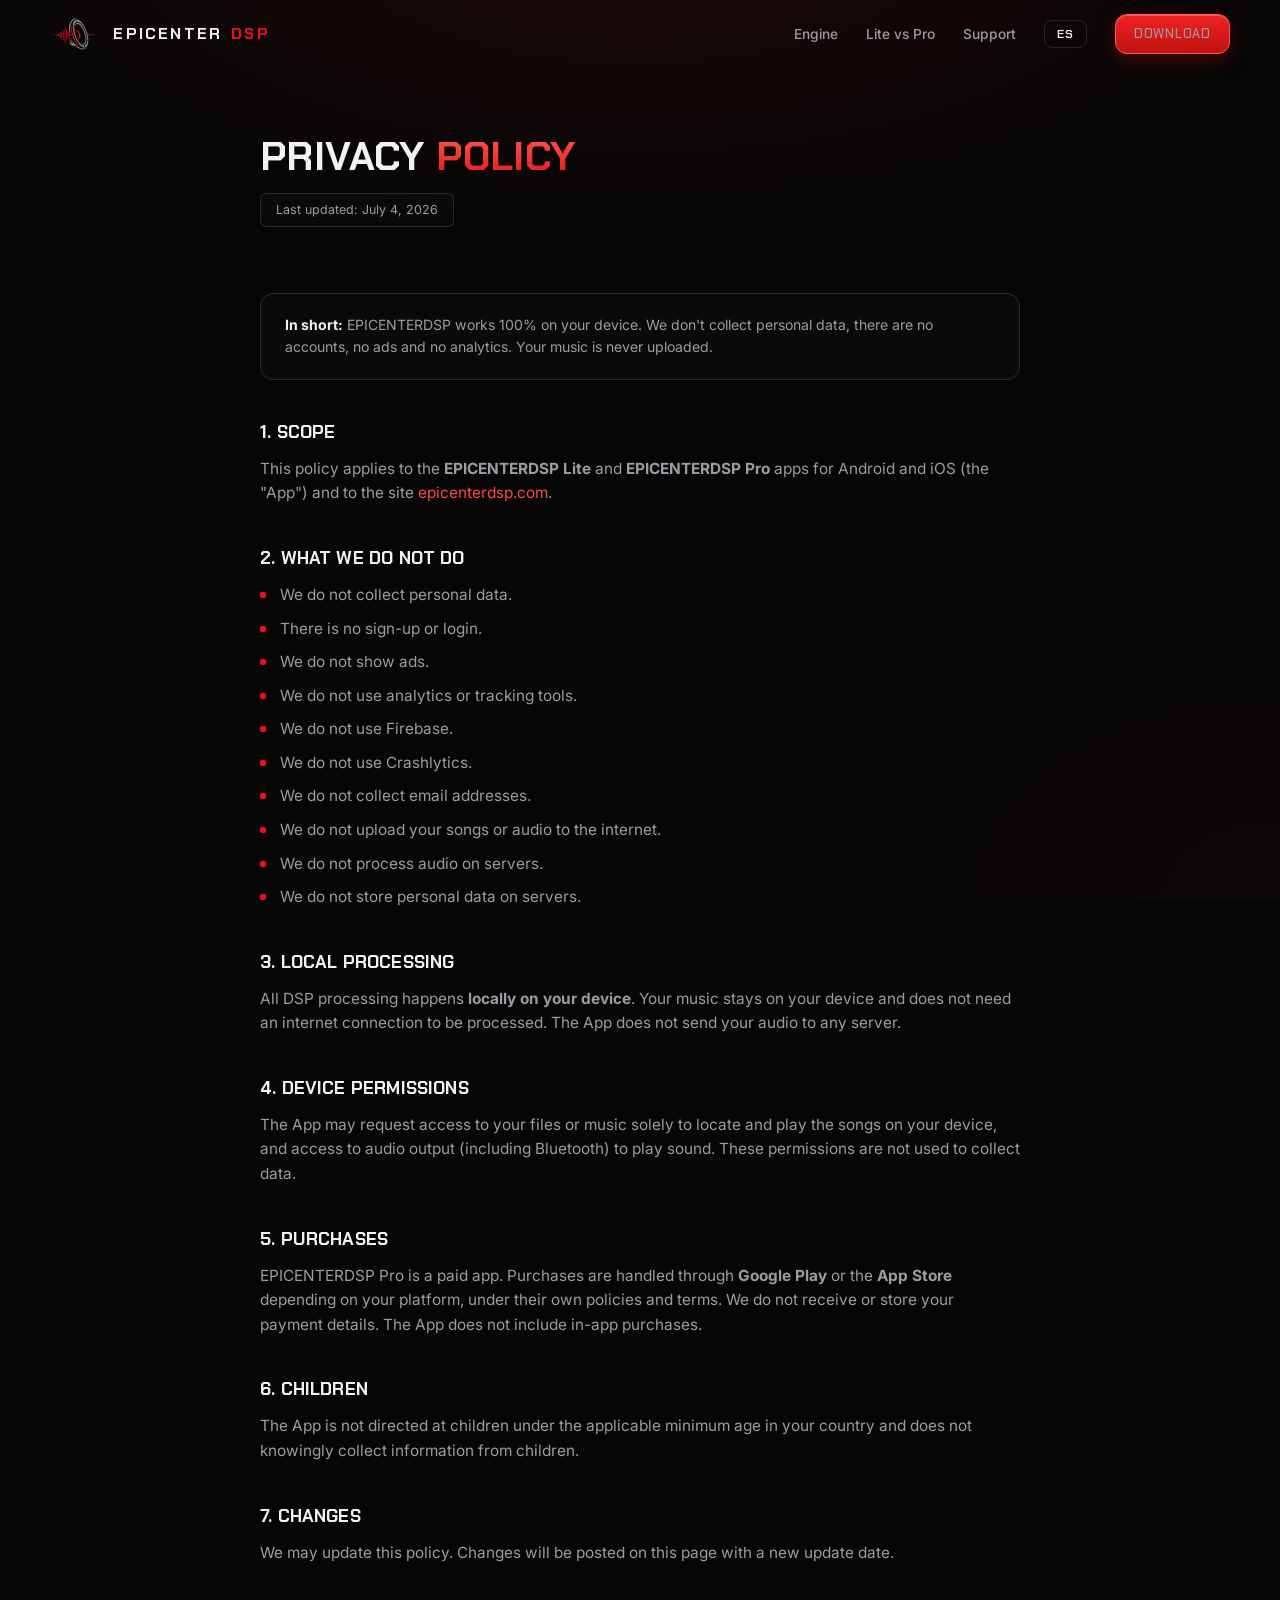
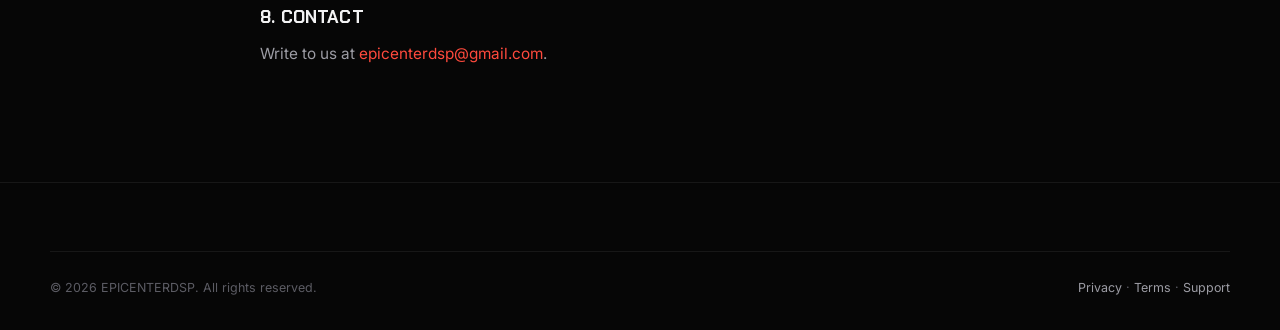
==== commit d328109a: "Rework site: premium bilingual (ES/EN) overhaul + real icons/OG Full audit and rebuild of the EPICEN" ====
--- a/privacy/index.html
+++ b/privacy/index.html
@@ -1,99 +1,95 @@
 <!DOCTYPE html>
-<html lang="es">
+<html lang="es"
+      data-title-es="Política de privacidad — EPICENTERDSP"
+      data-title-en="Privacy Policy — EPICENTERDSP">
 <head>
   <meta charset="UTF-8" />
   <meta name="viewport" content="width=device-width, initial-scale=1.0" />
-  <title>Política de privacidad — EpicenterDSP Player</title>
-  <meta name="description" content="Política de privacidad de EpicenterDSP Player, el reproductor con restauración de bajos para Android e iOS." />
-  <link rel="icon" type="image/svg+xml" href="../assets/favicon.svg" />
+  <script>(function(){try{var s=localStorage.getItem("edsp_lang");var l=s||((navigator.languages||[navigator.language||"en"]).some(function(x){return String(x).toLowerCase().indexOf("es")===0})?"es":"en");document.documentElement.lang=(l==="es"||l==="en")?l:"es";}catch(e){document.documentElement.lang="es";}})();</script>
+  <title>Política de privacidad — EPICENTERDSP</title>
+  <meta name="description" content="Política de privacidad de EPICENTERDSP: sin recolección de datos personales, sin cuentas, sin anuncios, sin analytics. Todo el procesamiento es local en tu dispositivo." />
+  <link rel="canonical" href="https://epicenterdsp.com/privacy/" />
+  <link rel="icon" href="/favicon.ico" sizes="any" />
+  <link rel="icon" type="image/png" sizes="32x32" href="/assets/favicon-32.png" />
+  <link rel="icon" type="image/svg+xml" href="/assets/favicon.svg" />
+  <link rel="apple-touch-icon" href="/assets/apple-touch-icon.png" />
   <link rel="preconnect" href="https://fonts.googleapis.com" />
   <link rel="preconnect" href="https://fonts.gstatic.com" crossorigin />
   <link href="https://fonts.googleapis.com/css2?family=Chakra+Petch:wght@500;600;700&family=Inter:wght@400;500;600&display=swap" rel="stylesheet" />
-  <link rel="stylesheet" href="../css/styles.css" />
+  <link rel="stylesheet" href="/css/styles.css" />
+  <script type="application/json" id="i18n-meta">
+  {"es":{"title":"Política de privacidad — EPICENTERDSP","desc":"Política de privacidad de EPICENTERDSP: sin recolección de datos, sin cuentas, sin anuncios, sin analytics. Procesamiento 100% local."},
+   "en":{"title":"Privacy Policy — EPICENTERDSP","desc":"EPICENTERDSP Privacy Policy: no data collection, no accounts, no ads, no analytics. 100% on-device processing."}}
+  </script>
 </head>
 <body>
+  <a class="skip-link" href="#main"><span data-lang="es">Saltar al contenido</span><span data-lang="en">Skip to content</span></a>
   <div class="bg-fx" aria-hidden="true"></div>
 
   <header class="nav scrolled" id="nav">
     <div class="wrap nav-inner">
-      <a href="../" class="brand" aria-label="EpicenterDSP Player — inicio">
-        <img class="brand-mark" src="../assets/mark.svg" alt="EpicenterDSP Player" />
+      <a href="/" class="brand" aria-label="EPICENTERDSP">
+        <img class="brand-mark" src="/assets/mark.svg" alt="EPICENTERDSP" width="52" height="32" />
         <span class="brand-word">EPICENTER <em>DSP</em></span>
       </a>
-      <nav class="nav-links" aria-label="Navegación principal">
-        <a href="../#features">Funciones</a>
-        <a href="../#versions">Lite vs Full</a>
-        <a href="../support/">Soporte</a>
-        <a href="../#download" class="btn">Descargar</a>
+      <nav class="nav-links" id="navLinks" aria-label="Principal">
+        <a href="/#engine"><span data-lang="es">Motor</span><span data-lang="en">Engine</span></a>
+        <a href="/#versions">Lite vs Pro</a>
+        <a href="/support/"><span data-lang="es">Soporte</span><span data-lang="en">Support</span></a>
+        <button class="lang-toggle" type="button" data-lang-btn aria-label="Cambiar idioma">EN</button>
+        <a href="/#download" class="btn nav-cta"><span data-lang="es">Descargar</span><span data-lang="en">Download</span></a>
       </nav>
-      <button class="nav-burger" aria-label="Abrir menú" aria-expanded="false">
-        <span></span><span></span><span></span>
-      </button>
+      <div class="nav-mobile-actions">
+        <button class="lang-toggle" type="button" data-lang-btn aria-label="Cambiar idioma">EN</button>
+        <button class="nav-burger" type="button" aria-label="Abrir menú" aria-expanded="false" aria-controls="navLinks"><span></span><span></span><span></span></button>
+      </div>
     </div>
   </header>
 
-  <main class="doc-page">
+  <main class="doc-page" id="main">
     <div class="wrap">
       <article class="doc">
-        <h1>Política de <span class="grad-txt">privacidad</span></h1>
-        <!-- PLACEHOLDER: fecha real de entrada en vigor -->
-        <p class="doc-meta">Última actualización: [DD de MES de AAAA]</p>
+        <h1><span data-lang="es">Política de <span class="grad-txt">privacidad</span></span><span data-lang="en">Privacy <span class="grad-txt">Policy</span></span></h1>
+        <p class="doc-meta"><span data-lang="es">Última actualización: 4 de julio de 2026</span><span data-lang="en">Last updated: July 4, 2026</span></p>
 
-        <!-- ============================================================
-             IMPORTANTE — ESTO ES UNA PLANTILLA.
-             Revisa cada sección y adáptala a lo que tu app realmente hace
-             (analítica, anuncios, SDKs, permisos) antes de publicar.
-             Si tu app usa anuncios o analítica, DEBES declarar los
-             proveedores aquí (p. ej. AdMob, Firebase).
-             ============================================================ -->
+        <div class="callout info">
+          <p><span data-lang="es"><strong>En resumen:</strong> EPICENTERDSP funciona 100% en tu dispositivo. No recolectamos datos personales, no hay cuentas, no hay anuncios y no hay analytics. Tu música nunca se sube a internet.</span><span data-lang="en"><strong>In short:</strong> EPICENTERDSP works 100% on your device. We don't collect personal data, there are no accounts, no ads and no analytics. Your music is never uploaded.</span></p>
+        </div>
 
-        <h2>1. Resumen</h2>
-        <p>Esta política describe cómo <strong data-dev-name>EpicenterDSP</strong> ("nosotros") maneja la información en relación con las aplicaciones <strong>EpicenterDSP Player</strong> — versiones Lite y Full — para Android e iOS (la "App").</p>
-        <p>Nuestro enfoque es simple: la App es un reproductor de música y procesador de audio, no una herramienta de recolección de datos. Recopilamos lo mínimo posible.</p>
+        <h2><span data-lang="es">1. Alcance</span><span data-lang="en">1. Scope</span></h2>
+        <p><span data-lang="es">Esta política aplica a las aplicaciones <strong>EPICENTERDSP Lite</strong> y <strong>EPICENTERDSP Pro</strong> para Android e iOS (la "App") y al sitio <a href="/">epicenterdsp.com</a>.</span><span data-lang="en">This policy applies to the <strong>EPICENTERDSP Lite</strong> and <strong>EPICENTERDSP Pro</strong> apps for Android and iOS (the "App") and to the site <a href="/">epicenterdsp.com</a>.</span></p>
 
-        <h2>2. El procesamiento de audio ocurre en tu dispositivo</h2>
-        <p>Todo el procesamiento DSP que realiza la App sucede <strong>localmente en tu dispositivo</strong>. Tus archivos de música y el audio que reproduces nunca se suben, transmiten ni almacenan en nuestros servidores.</p>
-
-        <h2>3. Información que NO recopilamos</h2>
+        <h2><span data-lang="es">2. Qué NO hacemos</span><span data-lang="en">2. What we do NOT do</span></h2>
         <ul>
-          <li>No requerimos que crees una cuenta.</li>
-          <li>No recopilamos tu nombre, correo ni datos de contacto a través de la App.</li>
-          <li>No subimos, accedemos ni analizamos tu biblioteca musical en ningún servidor.</li>
-          <li>No vendemos información personal.</li>
+          <li><span data-lang="es">No recolectamos datos personales.</span><span data-lang="en">We do not collect personal data.</span></li>
+          <li><span data-lang="es">No hay registro ni inicio de sesión.</span><span data-lang="en">There is no sign-up or login.</span></li>
+          <li><span data-lang="es">No mostramos anuncios.</span><span data-lang="en">We do not show ads.</span></li>
+          <li><span data-lang="es">No usamos analytics ni herramientas de rastreo.</span><span data-lang="en">We do not use analytics or tracking tools.</span></li>
+          <li><span data-lang="es">No usamos Firebase.</span><span data-lang="en">We do not use Firebase.</span></li>
+          <li><span data-lang="es">No usamos Crashlytics.</span><span data-lang="en">We do not use Crashlytics.</span></li>
+          <li><span data-lang="es">No recolectamos correos electrónicos.</span><span data-lang="en">We do not collect email addresses.</span></li>
+          <li><span data-lang="es">No subimos tus canciones ni tu audio a internet.</span><span data-lang="en">We do not upload your songs or audio to the internet.</span></li>
+          <li><span data-lang="es">No procesamos audio en servidores.</span><span data-lang="en">We do not process audio on servers.</span></li>
+          <li><span data-lang="es">No almacenamos datos personales en servidores.</span><span data-lang="en">We do not store personal data on servers.</span></li>
         </ul>
 
-        <h2>4. Información que puede recopilarse</h2>
-        <!-- PLACEHOLDER: conserva solo los bloques que apliquen a tu app. -->
-        <h3>Tiendas de aplicaciones</h3>
-        <p>Cuando descargas la App o compras la versión Full, Google Play (y en el futuro Apple App Store) procesan tu transacción bajo sus propias políticas. No recibimos los datos de tu método de pago.</p>
-        <h3>Reportes de fallos y diagnóstico</h3>
-        <p>[PLACEHOLDER — Si tu app usa un servicio de reporte de errores o analítica (p. ej. Firebase Crashlytics, Google Analytics for Firebase), decláralo aquí, indicando qué se recopila y enlazando a la política del proveedor. Si no usas ninguno, sustituye este párrafo por: "La App no incluye servicios de analítica ni de reporte de fallos de terceros."]</p>
-        <h3>Publicidad</h3>
-        <p>[PLACEHOLDER — Si la versión Lite muestra anuncios, declara la red publicitaria aquí (p. ej. Google AdMob), qué datos puede procesar y enlaza su política. Si la App no muestra anuncios, sustituye por: "La App no muestra publicidad de terceros."]</p>
+        <h2><span data-lang="es">3. Procesamiento local</span><span data-lang="en">3. Local processing</span></h2>
+        <p><span data-lang="es">Todo el procesamiento DSP ocurre <strong>localmente en tu dispositivo</strong>. Tu música permanece en tu dispositivo y no necesita conexión a internet para ser procesada. La App no envía tu audio a ningún servidor.</span><span data-lang="en">All DSP processing happens <strong>locally on your device</strong>. Your music stays on your device and does not need an internet connection to be processed. The App does not send your audio to any server.</span></p>
 
-        <h2>5. Permisos del dispositivo</h2>
-        <p>La App puede solicitar los siguientes permisos, usados únicamente para ofrecer su funcionalidad principal:</p>
-        <ul>
-          <li><strong>Acceso a archivos / almacenamiento</strong> — necesario para encontrar y reproducir la música de tu dispositivo (en Lite, mediante el selector de archivos; en Full, mediante escaneo de tu música).</li>
-          <li><strong>Bluetooth / salida de audio</strong> — usado por el sistema para enrutar el audio a tus audífonos o bocinas.</li>
-        </ul>
-        <p>Los permisos nunca se usan para recopilar datos personales, y puedes gestionarlos en cualquier momento desde los ajustes de tu dispositivo.</p>
+        <h2><span data-lang="es">4. Permisos del dispositivo</span><span data-lang="en">4. Device permissions</span></h2>
+        <p><span data-lang="es">La App puede pedir acceso a tus archivos o a tu música únicamente para localizar y reproducir las canciones que están en tu dispositivo, y acceso a la salida de audio (incluido Bluetooth) para reproducir el sonido. Estos permisos no se usan para recolectar datos.</span><span data-lang="en">The App may request access to your files or music solely to locate and play the songs on your device, and access to audio output (including Bluetooth) to play sound. These permissions are not used to collect data.</span></p>
 
-        <h2>6. Seguridad de los datos</h2>
-        <p>Como la App procesa el audio localmente y no maneja cuentas ni servidores con tus datos personales, tu exposición es mínima por diseño. Cualquier dato de diagnóstico gestionado por terceros (si aplica, ver Sección 4) se protege bajo las prácticas de seguridad de esos proveedores.</p>
+        <h2><span data-lang="es">5. Compras</span><span data-lang="en">5. Purchases</span></h2>
+        <p><span data-lang="es">EPICENTERDSP Pro es una app de paga. Las compras se gestionan a través de <strong>Google Play</strong> o <strong>App Store</strong> según tu plataforma, bajo sus propias políticas y condiciones. No recibimos ni almacenamos los datos de tu método de pago. La App no incluye compras dentro de la aplicación.</span><span data-lang="en">EPICENTERDSP Pro is a paid app. Purchases are handled through <strong>Google Play</strong> or the <strong>App Store</strong> depending on your platform, under their own policies and terms. We do not receive or store your payment details. The App does not include in-app purchases.</span></p>
 
-        <h2>7. Privacidad de menores</h2>
-        <p>La App no está dirigida a menores de 13 años (o la edad mínima equivalente en tu jurisdicción) y no recopilamos conscientemente información personal de menores.</p>
+        <h2><span data-lang="es">6. Menores</span><span data-lang="en">6. Children</span></h2>
+        <p><span data-lang="es">La App no está dirigida a menores de la edad mínima aplicable en tu país y no recolecta conscientemente información de menores.</span><span data-lang="en">The App is not directed at children under the applicable minimum age in your country and does not knowingly collect information from children.</span></p>
 
-        <h2>8. Cambios en esta política</h2>
-        <p>Podemos actualizar esta política ocasionalmente. Los cambios importantes se reflejarán en esta página con una nueva fecha de "Última actualización". El uso continuado de la App tras los cambios implica que aceptas la política revisada.</p>
+        <h2><span data-lang="es">7. Cambios</span><span data-lang="en">7. Changes</span></h2>
+        <p><span data-lang="es">Podemos actualizar esta política. Los cambios se publicarán en esta página con una nueva fecha de actualización.</span><span data-lang="en">We may update this policy. Changes will be posted on this page with a new update date.</span></p>
 
-        <h2>9. Contacto</h2>
-        <p>Si tienes preguntas sobre esta política o sobre cómo la App maneja los datos, escríbenos a <a data-email data-email-text href="mailto:epicenterdsp@gmail.com">epicenterdsp@gmail.com</a>.</p>
-
-        <div class="callout info">
-          <p><strong>En resumen:</strong> tu música se queda en tu dispositivo, el procesamiento ocurre en tu dispositivo, y no queremos tus datos — solo queremos que tus bajos peguen más fuerte.</p>
-        </div>
+        <h2><span data-lang="es">8. Contacto</span><span data-lang="en">8. Contact</span></h2>
+        <p><span data-lang="es">Escríbenos a <a data-email data-email-text href="mailto:epicenterdsp@gmail.com">epicenterdsp@gmail.com</a>.</span><span data-lang="en">Write to us at <a data-email data-email-text href="mailto:epicenterdsp@gmail.com">epicenterdsp@gmail.com</a>.</span></p>
       </article>
     </div>
   </main>
@@ -101,13 +97,14 @@
   <footer>
     <div class="wrap">
       <div class="footer-bottom">
-        <p>© <span data-year>2026</span> <span data-dev-name>EpicenterDSP</span>. Todos los derechos reservados.</p>
-        <p><a href="../privacy/" style="color: var(--muted);">Privacidad</a> · <a href="../terms/" style="color: var(--muted);">Términos</a> · <a href="../support/" style="color: var(--muted);">Soporte</a></p>
+        <p>© <span data-year>2026</span> EPICENTERDSP. <span data-lang="es">Todos los derechos reservados.</span><span data-lang="en">All rights reserved.</span></p>
+        <p><a href="/privacy/" style="color:var(--muted)"><span data-lang="es">Privacidad</span><span data-lang="en">Privacy</span></a> · <a href="/terms/" style="color:var(--muted)"><span data-lang="es">Términos</span><span data-lang="en">Terms</span></a> · <a href="/support/" style="color:var(--muted)"><span data-lang="es">Soporte</span><span data-lang="en">Support</span></a></p>
       </div>
     </div>
   </footer>
 
-  <script src="../js/config.js" defer></script>
-  <script src="../js/main.js" defer></script>
+  <script src="/js/i18n.js" defer></script>
+  <script src="/js/config.js" defer></script>
+  <script src="/js/main.js" defer></script>
 </body>
 </html>
--- a/css/styles.css
+++ b/css/styles.css
@@ -695,4 +695,212 @@
   *, *::before, *::after { animation-duration: 0.01ms !important; animation-iteration-count: 1 !important; transition-duration: 0.01ms !important; }
   .reveal { opacity: 1; transform: none; }
   .preloader { display: none; }
-}
+  body.preloading { overflow: auto; }
+}
+
+/* ============================================================
+   BILINGÜE ES/EN — oculta el idioma inactivo según <html lang>
+   ============================================================ */
+html[lang="en"] [data-lang="es"],
+html[lang="es"] [data-lang="en"] { display: none !important; }
+
+/* ============================================================
+   ACCESIBILIDAD
+   ============================================================ */
+.skip-link {
+  position: fixed; top: 8px; left: 8px; z-index: 2000;
+  transform: translateY(-150%);
+  background: var(--red); color: #fff;
+  padding: 10px 18px; border-radius: 10px;
+  font-family: var(--font-display); font-weight: 600; font-size: 0.85rem;
+  transition: transform 0.2s ease;
+}
+.skip-link:focus { transform: translateY(0); outline: 2px solid #fff; }
+:focus-visible { outline: 2px solid var(--red-hi); outline-offset: 3px; border-radius: 4px; }
+
+/* ============================================================
+   LANGUAGE TOGGLE
+   ============================================================ */
+.lang-toggle {
+  font-family: var(--font-display); font-weight: 600; font-size: 0.78rem;
+  letter-spacing: 0.08em;
+  color: var(--txt);
+  border: 1px solid var(--line-2);
+  border-radius: 8px;
+  padding: 7px 12px;
+  line-height: 1;
+  transition: border-color 0.25s ease, color 0.25s ease;
+}
+.lang-toggle:hover { border-color: rgba(242, 13, 30, 0.55); color: var(--red-hi); }
+.nav-mobile-actions { display: none; align-items: center; gap: 10px; }
+
+/* ============================================================
+   iOS "coming soon" button
+   ============================================================ */
+.store-btn.ios-soon { position: relative; cursor: default; }
+.store-btn.ios-soon .st small { color: var(--dim); }
+.store-btn.ios-soon:hover { transform: translateY(-2px); border-color: var(--line-2); }
+.soon-ribbon {
+  position: absolute; top: -9px; right: 10px;
+  font-family: var(--font-display); font-weight: 700;
+  font-size: 0.56rem; letter-spacing: 0.12em; text-transform: uppercase;
+  color: #fff; background: linear-gradient(180deg, #ef2222, #c11212);
+  padding: 3px 9px; border-radius: 5px;
+  box-shadow: 0 4px 12px rgba(180, 14, 20, 0.4);
+}
+.store-btn.ios-soon.is-shaking { animation: iosShake 0.4s ease; }
+@keyframes iosShake { 0%,100%{transform:translateX(0)} 25%{transform:translateX(-3px)} 75%{transform:translateX(3px)} }
+.foot-soon { font-size: 0.88rem; color: var(--dim); }
+
+/* ============================================================
+   Small helpers
+   ============================================================ */
+.micro { font-size: 0.86rem !important; color: var(--dim) !important; }
+.honest-line {
+  max-width: 760px; margin: 40px auto 0; text-align: center;
+  font-size: 0.95rem; color: var(--muted);
+  padding: 20px 26px; border: 1px solid var(--line-2); border-radius: var(--r);
+  background: rgba(255, 255, 255, 0.015);
+}
+
+/* ============================================================
+   NO ES SOLO UN BASS BOOSTER
+   ============================================================ */
+.diff-grid { display: grid; grid-template-columns: repeat(3, 1fr); gap: 20px; }
+.diff-card {
+  padding: 32px 28px; border-radius: var(--r-lg);
+  border: 1px solid var(--line); background: linear-gradient(180deg, var(--panel-top), var(--panel-bot));
+}
+.diff-card.feature { border-color: rgba(242, 13, 30, 0.45); box-shadow: 0 0 0 1px rgba(242, 13, 30, 0.14), var(--shadow); }
+.diff-tag {
+  display: inline-block; margin-bottom: 14px;
+  font-family: var(--font-display); font-weight: 700; font-size: 0.72rem;
+  letter-spacing: 0.14em; text-transform: uppercase; color: var(--muted);
+}
+.diff-card.feature .diff-tag { color: var(--red-hi); }
+.diff-card p { color: var(--muted); font-size: 0.92rem; }
+
+/* ============================================================
+   CUÁNDO SE NOTA MÁS / MENOS
+   ============================================================ */
+.signal-grid { display: grid; grid-template-columns: 1fr 1fr; gap: 22px; }
+.signal {
+  padding: 34px 32px; border-radius: var(--r-lg);
+  border: 1px solid var(--line); background: linear-gradient(180deg, var(--panel-top), var(--panel-bot));
+}
+.signal.pos { border-color: rgba(242, 13, 30, 0.32); }
+.signal h3 { font-size: 1.05rem; margin-bottom: 18px; display: flex; align-items: center; gap: 10px; }
+.signal h3::before {
+  content: ""; width: 20px; height: 20px; border-radius: 6px; flex-shrink: 0;
+  background: center / 12px no-repeat, rgba(255, 255, 255, 0.04); border: 1px solid var(--line-2);
+}
+.signal.pos h3::before {
+  background: url("data:image/svg+xml,%3Csvg xmlns='http://www.w3.org/2000/svg' viewBox='0 0 24 24' fill='none' stroke='%23ff4a3d' stroke-width='3' stroke-linecap='round' stroke-linejoin='round'%3E%3Cpath d='M5 13l4 4L19 7'/%3E%3C/svg%3E") center / 12px no-repeat, rgba(242, 13, 30, 0.08);
+  border-color: rgba(242, 13, 30, 0.3);
+}
+.signal.neg h3::before {
+  background: url("data:image/svg+xml,%3Csvg xmlns='http://www.w3.org/2000/svg' viewBox='0 0 24 24' fill='none' stroke='%235c5c64' stroke-width='3' stroke-linecap='round'%3E%3Cpath d='M6 12h12'/%3E%3C/svg%3E") center / 12px no-repeat, rgba(255, 255, 255, 0.03);
+}
+.signal ul { display: flex; flex-direction: column; gap: 12px; }
+.signal li { color: var(--muted); font-size: 0.92rem; padding-left: 18px; position: relative; }
+.signal li::before { content: ""; position: absolute; left: 0; top: 9px; width: 6px; height: 6px; border-radius: 50%; }
+.signal.pos li::before { background: var(--red); }
+.signal.neg li::before { background: var(--faint); }
+
+/* ============================================================
+   HI-RES / CALIDAD
+   ============================================================ */
+.hires-sec { background: linear-gradient(180deg, transparent, rgba(255, 255, 255, 0.012)); }
+.hires-grid { display: grid; grid-template-columns: 0.8fr 1.2fr; gap: 60px; align-items: center; }
+.hires-badge-wrap { display: flex; justify-content: center; }
+.hires-logo {
+  width: 220px; height: auto;
+  filter: drop-shadow(0 12px 40px rgba(0, 0, 0, 0.5));
+}
+.hires-copy h2 { font-size: clamp(1.6rem, 3.2vw, 2.3rem); margin-bottom: 18px; }
+.hires-copy p { color: var(--muted); margin-bottom: 14px; font-size: 1.02rem; }
+
+/* ============================================================
+   PRIVACIDAD LOCAL
+   ============================================================ */
+.privacy-sec { background: linear-gradient(180deg, transparent, rgba(242, 13, 30, 0.04)); }
+.privacy-grid {
+  display: grid; grid-template-columns: repeat(3, 1fr); gap: 16px;
+  max-width: 940px; margin: 0 auto;
+}
+.privacy-grid li {
+  display: flex; align-items: center; gap: 12px;
+  padding: 20px 22px; border-radius: var(--r);
+  border: 1px solid var(--line); background: var(--bg-2);
+  color: var(--txt); font-family: var(--font-display); font-weight: 600; font-size: 0.9rem;
+}
+.privacy-grid li::before {
+  content: ""; flex-shrink: 0; width: 22px; height: 22px; border-radius: 6px;
+  background: url("data:image/svg+xml,%3Csvg xmlns='http://www.w3.org/2000/svg' viewBox='0 0 24 24' fill='none' stroke='%23ff4a3d' stroke-width='3' stroke-linecap='round' stroke-linejoin='round'%3E%3Cpath d='M5 13l4 4L19 7'/%3E%3C/svg%3E") center / 13px no-repeat, rgba(242, 13, 30, 0.08);
+  border: 1px solid rgba(242, 13, 30, 0.3);
+}
+.privacy-note { text-align: center; margin-top: 26px; color: var(--muted); font-size: 0.9rem; }
+.privacy-note a { color: var(--red-hi); }
+
+/* ============================================================
+   FAQ — native <details>/<summary> (accesible por teclado)
+   ============================================================ */
+details.faq-item { border: 1px solid var(--line); border-radius: var(--r); background: var(--bg-2); overflow: hidden; }
+details.faq-item + details.faq-item { margin-top: 12px; }
+details.faq-item[open] { border-color: rgba(242, 13, 30, 0.4); }
+.faq-item summary {
+  list-style: none; cursor: pointer;
+  display: flex; align-items: center; justify-content: space-between; gap: 20px;
+  padding: 22px 26px;
+  font-family: var(--font-display); font-weight: 600; font-size: 0.96rem;
+}
+.faq-item summary::-webkit-details-marker { display: none; }
+.faq-item summary .fi {
+  flex-shrink: 0; width: 26px; height: 26px; border-radius: 6px;
+  border: 1px solid var(--line-2); display: grid; place-items: center;
+  transition: transform 0.35s cubic-bezier(0.2, 0.8, 0.2, 1), background 0.3s ease, border-color 0.3s ease;
+}
+.faq-item summary .fi::before { content: "+"; font-size: 1rem; color: var(--muted); line-height: 1; }
+.faq-item[open] summary .fi { transform: rotate(45deg); background: var(--red); border-color: transparent; }
+.faq-item[open] summary .fi::before { color: #fff; }
+.faq-item .faq-a { max-height: none; overflow: visible; }
+.faq-item .faq-a p { padding: 0 26px 22px; color: var(--muted); font-size: 0.92rem; }
+.faq-item .faq-a a { color: var(--red-hi); }
+
+/* figure reset for screenshots */
+figure.shot { margin: 0; }
+
+/* ============================================================
+   RESPONSIVE — nav actions + table → cards
+   ============================================================ */
+@media (max-width: 860px) {
+  .nav-mobile-actions { display: flex; }
+  .nav-links .lang-toggle { display: none; }
+  .diff-grid { grid-template-columns: 1fr; }
+  .signal-grid { grid-template-columns: 1fr; }
+  .hires-grid { grid-template-columns: 1fr; gap: 36px; text-align: center; }
+  .hires-badge-wrap { order: -1; }
+  .privacy-grid { grid-template-columns: 1fr 1fr; }
+}
+@media (max-width: 640px) {
+  .privacy-grid { grid-template-columns: 1fr; }
+  /* Tabla comparativa → tarjetas */
+  .cmp, .cmp tbody, .cmp tr, .cmp td { display: block; width: 100%; }
+  .cmp { min-width: 0; }
+  .cmp thead { position: absolute; width: 1px; height: 1px; overflow: hidden; clip: rect(0 0 0 0); }
+  .cmp tr {
+    border: 1px solid var(--line); border-radius: 12px;
+    margin-bottom: 12px; padding: 6px 0; background: var(--bg-2);
+  }
+  .cmp td { border: none; padding: 10px 18px; }
+  .cmp td:first-child {
+    font-family: var(--font-display); font-weight: 700; font-size: 0.9rem;
+    border-bottom: 1px solid var(--line); padding-bottom: 12px; margin-bottom: 4px;
+  }
+  .cmp td:not(:first-child) { display: flex; align-items: center; justify-content: space-between; gap: 16px; text-align: right; }
+  .cmp td:not(:first-child)::before {
+    content: attr(data-th); color: var(--dim);
+    font-family: var(--font-display); font-weight: 600; font-size: 0.78rem; letter-spacing: 0.06em;
+  }
+  .cmp td:nth-child(3) { background: transparent; }
+}
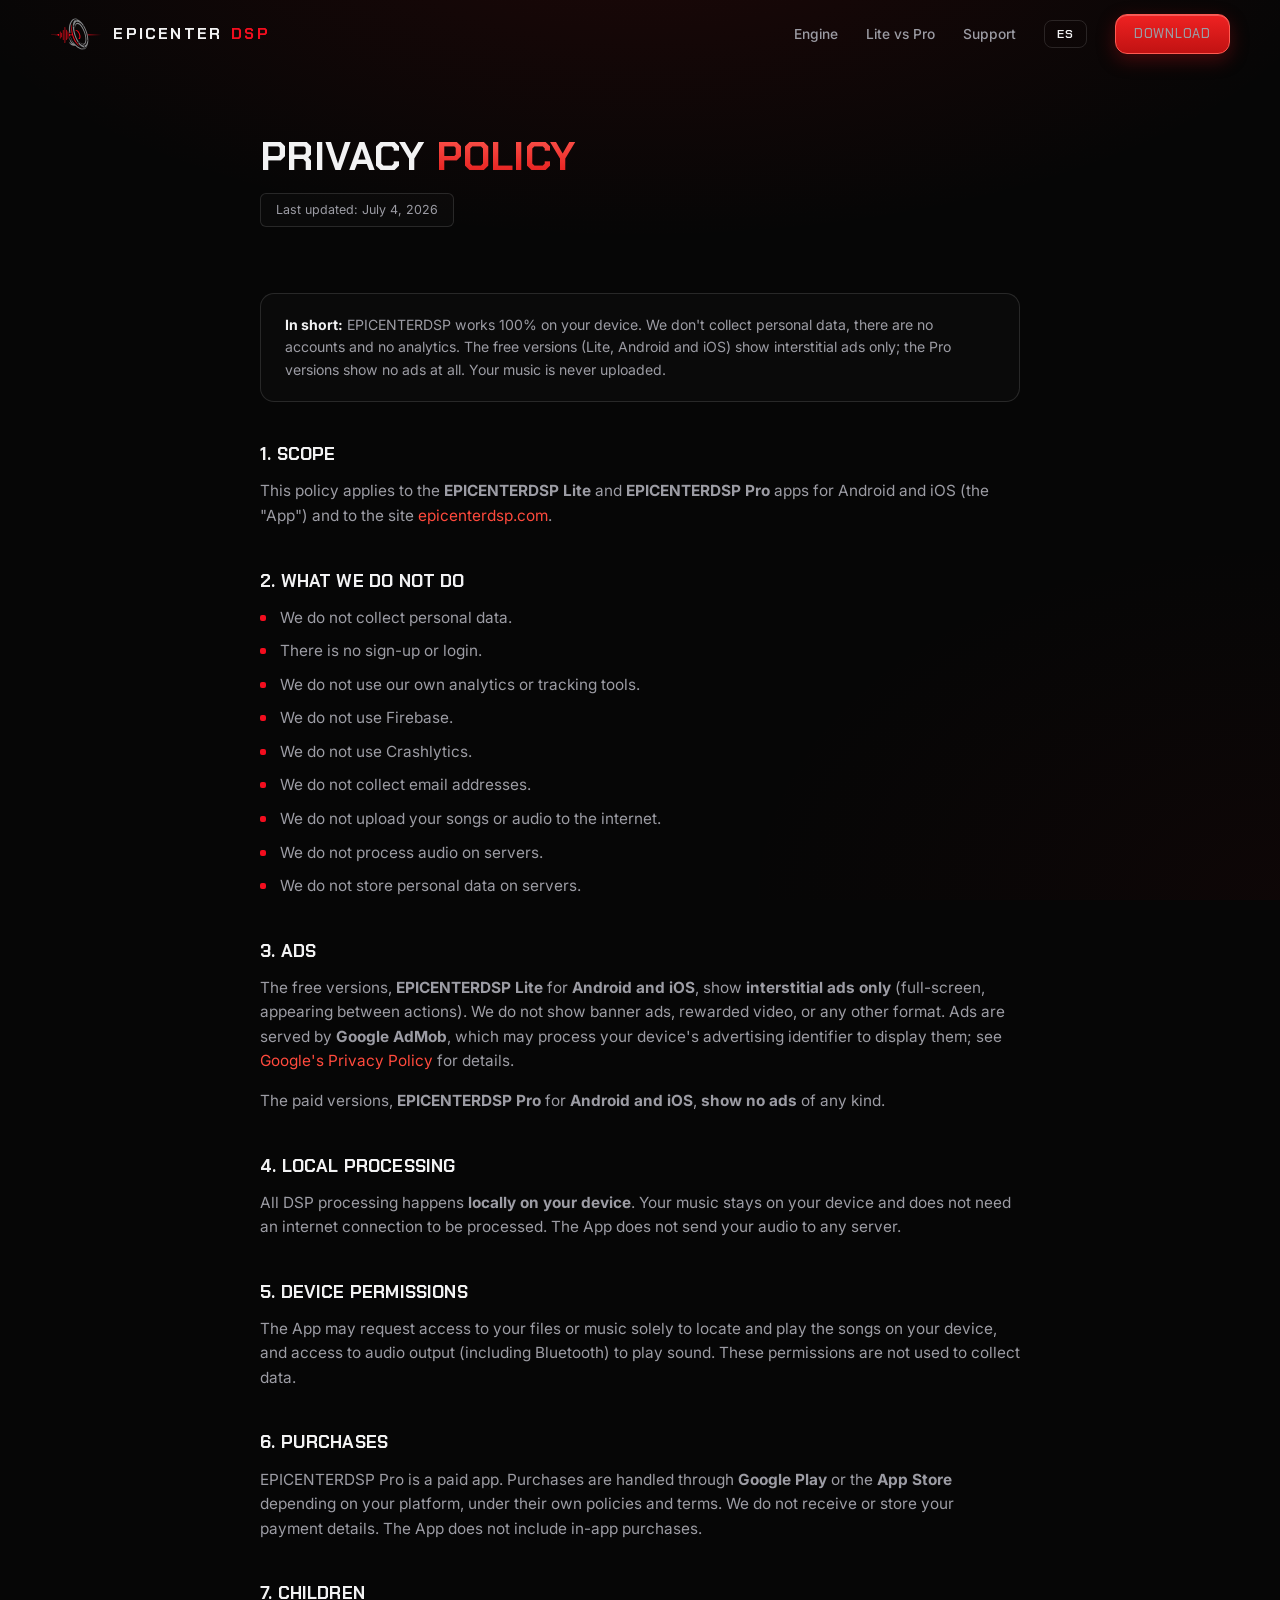
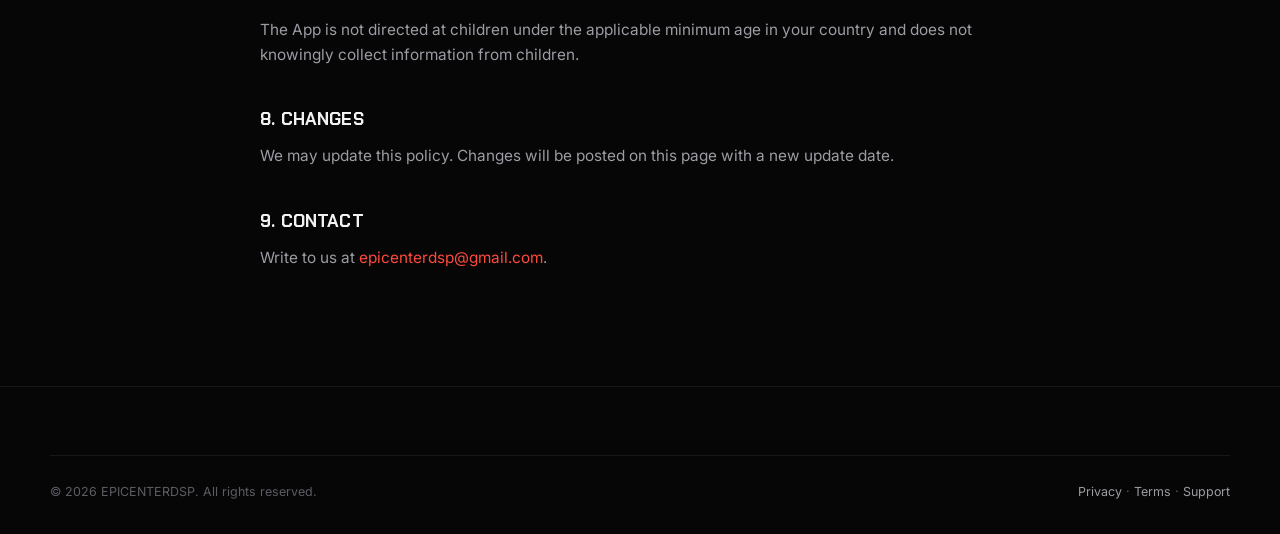
==== commit 6dbfcf3c: "Privacy: disclose interstitial ads in free (Lite) apps; Pro ad-free - Privacy policy: add a dedicate" ====
--- a/privacy/index.html
+++ b/privacy/index.html
@@ -7,7 +7,7 @@
   <meta name="viewport" content="width=device-width, initial-scale=1.0" />
   <script>(function(){try{var s=localStorage.getItem("edsp_lang");var l=s||((navigator.languages||[navigator.language||"en"]).some(function(x){return String(x).toLowerCase().indexOf("es")===0})?"es":"en");document.documentElement.lang=(l==="es"||l==="en")?l:"es";}catch(e){document.documentElement.lang="es";}})();</script>
   <title>Política de privacidad — EPICENTERDSP</title>
-  <meta name="description" content="Política de privacidad de EPICENTERDSP: sin recolección de datos personales, sin cuentas, sin anuncios, sin analytics. Todo el procesamiento es local en tu dispositivo." />
+  <meta name="description" content="Política de privacidad de EPICENTERDSP: sin recolección de datos personales, sin cuentas ni analytics. Las versiones Lite muestran solo anuncios intersticiales; las Pro no muestran anuncios. Procesamiento 100% local." />
   <link rel="canonical" href="https://epicenterdsp.com/privacy/" />
   <link rel="icon" href="/favicon.ico" sizes="any" />
   <link rel="icon" type="image/png" sizes="32x32" href="/assets/favicon-32.png" />
@@ -18,8 +18,8 @@
   <link href="https://fonts.googleapis.com/css2?family=Chakra+Petch:wght@500;600;700&family=Inter:wght@400;500;600&display=swap" rel="stylesheet" />
   <link rel="stylesheet" href="/css/styles.css" />
   <script type="application/json" id="i18n-meta">
-  {"es":{"title":"Política de privacidad — EPICENTERDSP","desc":"Política de privacidad de EPICENTERDSP: sin recolección de datos, sin cuentas, sin anuncios, sin analytics. Procesamiento 100% local."},
-   "en":{"title":"Privacy Policy — EPICENTERDSP","desc":"EPICENTERDSP Privacy Policy: no data collection, no accounts, no ads, no analytics. 100% on-device processing."}}
+  {"es":{"title":"Política de privacidad — EPICENTERDSP","desc":"Política de privacidad de EPICENTERDSP: sin recolección de datos, sin cuentas ni analytics. Lite muestra solo anuncios intersticiales; Pro sin anuncios. Procesamiento 100% local."},
+   "en":{"title":"Privacy Policy — EPICENTERDSP","desc":"EPICENTERDSP Privacy Policy: no data collection, no accounts, no analytics. Lite shows interstitial ads only; Pro has no ads. 100% on-device processing."}}
   </script>
 </head>
 <body>
@@ -53,7 +53,7 @@
         <p class="doc-meta"><span data-lang="es">Última actualización: 4 de julio de 2026</span><span data-lang="en">Last updated: July 4, 2026</span></p>
 
         <div class="callout info">
-          <p><span data-lang="es"><strong>En resumen:</strong> EPICENTERDSP funciona 100% en tu dispositivo. No recolectamos datos personales, no hay cuentas, no hay anuncios y no hay analytics. Tu música nunca se sube a internet.</span><span data-lang="en"><strong>In short:</strong> EPICENTERDSP works 100% on your device. We don't collect personal data, there are no accounts, no ads and no analytics. Your music is never uploaded.</span></p>
+          <p><span data-lang="es"><strong>En resumen:</strong> EPICENTERDSP funciona 100% en tu dispositivo. No recolectamos datos personales, no hay cuentas y no hay analytics. Las versiones gratuitas (Lite, Android e iOS) muestran únicamente anuncios intersticiales; las versiones Pro no muestran ningún anuncio. Tu música nunca se sube a internet.</span><span data-lang="en"><strong>In short:</strong> EPICENTERDSP works 100% on your device. We don't collect personal data, there are no accounts and no analytics. The free versions (Lite, Android and iOS) show interstitial ads only; the Pro versions show no ads at all. Your music is never uploaded.</span></p>
         </div>
 
         <h2><span data-lang="es">1. Alcance</span><span data-lang="en">1. Scope</span></h2>
@@ -63,8 +63,7 @@
         <ul>
           <li><span data-lang="es">No recolectamos datos personales.</span><span data-lang="en">We do not collect personal data.</span></li>
           <li><span data-lang="es">No hay registro ni inicio de sesión.</span><span data-lang="en">There is no sign-up or login.</span></li>
-          <li><span data-lang="es">No mostramos anuncios.</span><span data-lang="en">We do not show ads.</span></li>
-          <li><span data-lang="es">No usamos analytics ni herramientas de rastreo.</span><span data-lang="en">We do not use analytics or tracking tools.</span></li>
+          <li><span data-lang="es">No usamos analytics ni herramientas de rastreo propias.</span><span data-lang="en">We do not use our own analytics or tracking tools.</span></li>
           <li><span data-lang="es">No usamos Firebase.</span><span data-lang="en">We do not use Firebase.</span></li>
           <li><span data-lang="es">No usamos Crashlytics.</span><span data-lang="en">We do not use Crashlytics.</span></li>
           <li><span data-lang="es">No recolectamos correos electrónicos.</span><span data-lang="en">We do not collect email addresses.</span></li>
@@ -73,22 +72,26 @@
           <li><span data-lang="es">No almacenamos datos personales en servidores.</span><span data-lang="en">We do not store personal data on servers.</span></li>
         </ul>
 
-        <h2><span data-lang="es">3. Procesamiento local</span><span data-lang="en">3. Local processing</span></h2>
+        <h2><span data-lang="es">3. Anuncios</span><span data-lang="en">3. Ads</span></h2>
+        <p><span data-lang="es">Las versiones gratuitas, <strong>EPICENTERDSP Lite</strong> para <strong>Android e iOS</strong>, muestran <strong>únicamente anuncios intersticiales</strong> (a pantalla completa, que aparecen entre acciones). No mostramos anuncios de banner, video con recompensa ni ningún otro formato. Los anuncios son servidos por <strong>Google AdMob</strong>, que puede procesar un identificador de publicidad de tu dispositivo para mostrarlos; para más detalles consulta la <a href="https://policies.google.com/privacy" target="_blank" rel="noopener">política de privacidad de Google</a>.</span><span data-lang="en">The free versions, <strong>EPICENTERDSP Lite</strong> for <strong>Android and iOS</strong>, show <strong>interstitial ads only</strong> (full-screen, appearing between actions). We do not show banner ads, rewarded video, or any other format. Ads are served by <strong>Google AdMob</strong>, which may process your device's advertising identifier to display them; see <a href="https://policies.google.com/privacy" target="_blank" rel="noopener">Google's Privacy Policy</a> for details.</span></p>
+        <p><span data-lang="es">Las versiones de paga, <strong>EPICENTERDSP Pro</strong> para <strong>Android e iOS</strong>, <strong>no muestran ningún anuncio</strong> de ningún tipo.</span><span data-lang="en">The paid versions, <strong>EPICENTERDSP Pro</strong> for <strong>Android and iOS</strong>, <strong>show no ads</strong> of any kind.</span></p>
+
+        <h2><span data-lang="es">4. Procesamiento local</span><span data-lang="en">4. Local processing</span></h2>
         <p><span data-lang="es">Todo el procesamiento DSP ocurre <strong>localmente en tu dispositivo</strong>. Tu música permanece en tu dispositivo y no necesita conexión a internet para ser procesada. La App no envía tu audio a ningún servidor.</span><span data-lang="en">All DSP processing happens <strong>locally on your device</strong>. Your music stays on your device and does not need an internet connection to be processed. The App does not send your audio to any server.</span></p>
 
-        <h2><span data-lang="es">4. Permisos del dispositivo</span><span data-lang="en">4. Device permissions</span></h2>
+        <h2><span data-lang="es">5. Permisos del dispositivo</span><span data-lang="en">5. Device permissions</span></h2>
         <p><span data-lang="es">La App puede pedir acceso a tus archivos o a tu música únicamente para localizar y reproducir las canciones que están en tu dispositivo, y acceso a la salida de audio (incluido Bluetooth) para reproducir el sonido. Estos permisos no se usan para recolectar datos.</span><span data-lang="en">The App may request access to your files or music solely to locate and play the songs on your device, and access to audio output (including Bluetooth) to play sound. These permissions are not used to collect data.</span></p>
 
-        <h2><span data-lang="es">5. Compras</span><span data-lang="en">5. Purchases</span></h2>
+        <h2><span data-lang="es">6. Compras</span><span data-lang="en">6. Purchases</span></h2>
         <p><span data-lang="es">EPICENTERDSP Pro es una app de paga. Las compras se gestionan a través de <strong>Google Play</strong> o <strong>App Store</strong> según tu plataforma, bajo sus propias políticas y condiciones. No recibimos ni almacenamos los datos de tu método de pago. La App no incluye compras dentro de la aplicación.</span><span data-lang="en">EPICENTERDSP Pro is a paid app. Purchases are handled through <strong>Google Play</strong> or the <strong>App Store</strong> depending on your platform, under their own policies and terms. We do not receive or store your payment details. The App does not include in-app purchases.</span></p>
 
-        <h2><span data-lang="es">6. Menores</span><span data-lang="en">6. Children</span></h2>
+        <h2><span data-lang="es">7. Menores</span><span data-lang="en">7. Children</span></h2>
         <p><span data-lang="es">La App no está dirigida a menores de la edad mínima aplicable en tu país y no recolecta conscientemente información de menores.</span><span data-lang="en">The App is not directed at children under the applicable minimum age in your country and does not knowingly collect information from children.</span></p>
 
-        <h2><span data-lang="es">7. Cambios</span><span data-lang="en">7. Changes</span></h2>
+        <h2><span data-lang="es">8. Cambios</span><span data-lang="en">8. Changes</span></h2>
         <p><span data-lang="es">Podemos actualizar esta política. Los cambios se publicarán en esta página con una nueva fecha de actualización.</span><span data-lang="en">We may update this policy. Changes will be posted on this page with a new update date.</span></p>
 
-        <h2><span data-lang="es">8. Contacto</span><span data-lang="en">8. Contact</span></h2>
+        <h2><span data-lang="es">9. Contacto</span><span data-lang="en">9. Contact</span></h2>
         <p><span data-lang="es">Escríbenos a <a data-email data-email-text href="mailto:epicenterdsp@gmail.com">epicenterdsp@gmail.com</a>.</span><span data-lang="en">Write to us at <a data-email data-email-text href="mailto:epicenterdsp@gmail.com">epicenterdsp@gmail.com</a>.</span></p>
       </article>
     </div>
